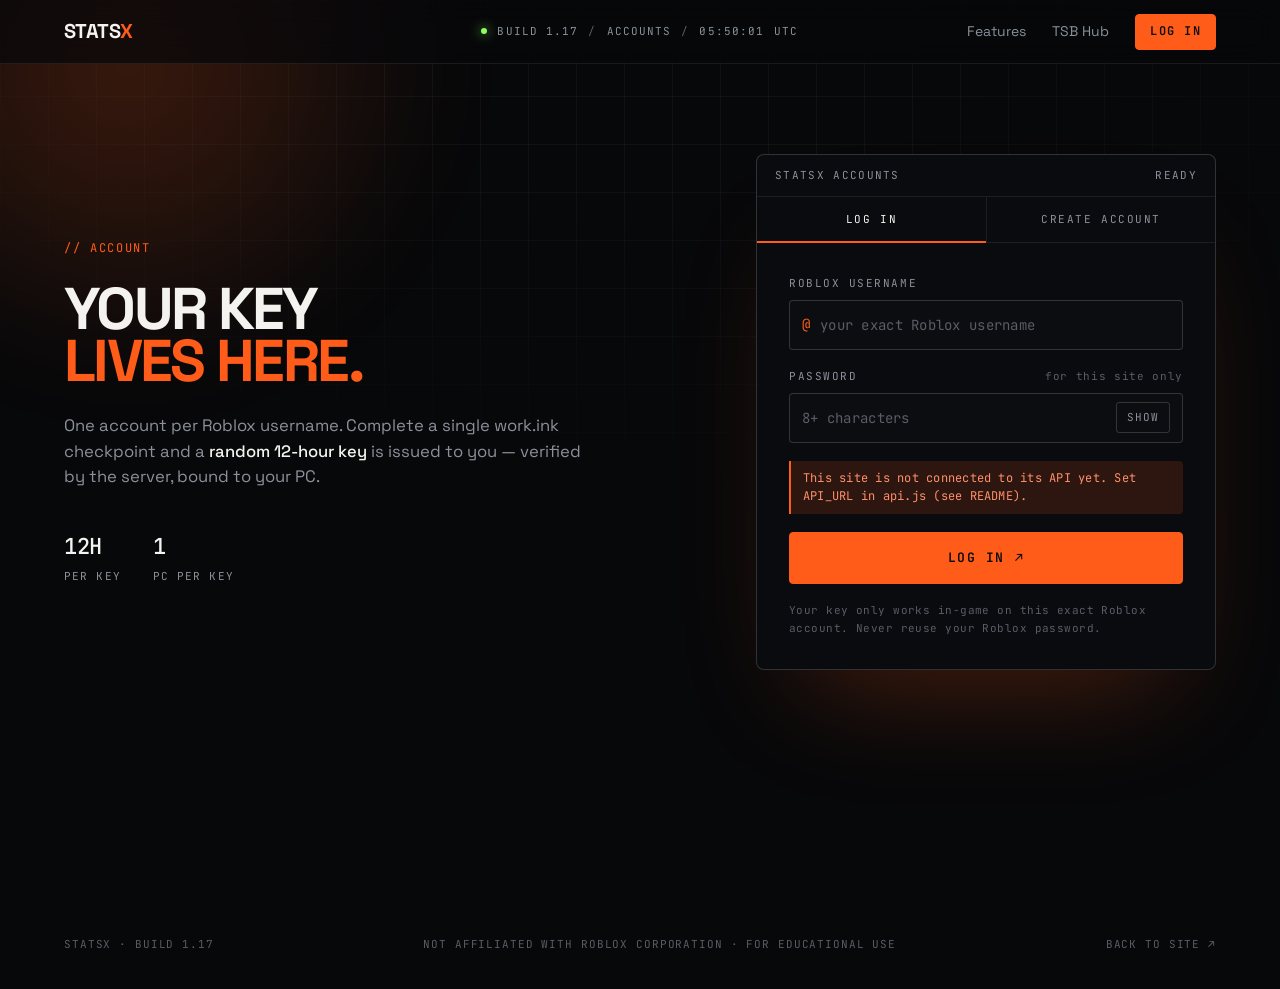
==== account.html @ f47304ae "Add files via upload" ====
<!doctype html>
<html lang="en">
<head>
<meta charset="utf-8">
<meta name="viewport" content="width=device-width, initial-scale=1">
<title>StatsX &mdash; Account</title>
<meta name="description" content="Your StatsX account: claim your free 12-hour key, see how long it has left, and manage your device.">
<meta name="robots" content="noindex">
<meta name="theme-color" content="#07080a">
<link rel="icon" href="data:image/svg+xml,%3Csvg xmlns='http://www.w3.org/2000/svg' viewBox='0 0 32 32'%3E%3Crect width='32' height='32' rx='6' fill='%23ff5c1a'/%3E%3Cpath d='M9 9l14 14M23 9L9 23' stroke='%23000' stroke-width='4' stroke-linecap='round'/%3E%3C/svg%3E">
<link rel="preconnect" href="https://fonts.googleapis.com">
<link rel="preconnect" href="https://fonts.gstatic.com" crossorigin>
<link href="https://fonts.googleapis.com/css2?family=Space+Grotesk:wght@400;500;600;700&family=JetBrains+Mono:wght@400;500;600&display=swap" rel="stylesheet">
<link rel="stylesheet" href="styles.css">
</head>
<body class="page-account">

<div class="grid-bg" aria-hidden="true"></div>
<div class="glow" aria-hidden="true"></div>
<div class="grain" aria-hidden="true"></div>

<header class="top">
	<a class="mark" href="index.html" aria-label="StatsX home">STATS<span>X</span></a>
	<div class="top-mid mono">
		<span class="dot" aria-hidden="true"></span>
		<span>BUILD 1.17</span><span class="sep">/</span>
		<span>ACCOUNTS</span><span class="sep">/</span>
		<span id="utcClock">--:--:--</span><span>UTC</span>
	</div>
	<nav class="top-nav">
		<a href="index.html#features">Features</a>
		<a href="index.html#tsb">TSB Hub</a>
		<a href="account.html" class="btn btn-solid" id="navAuth">Account</a>
	</nav>
</header>

<main id="top">
<section class="acct">

	<!-- ============================== AUTH ============================== -->
	<div id="viewAuth" class="auth" hidden>
		<div class="auth-copy">
			<p class="kicker mono">// ACCOUNT</p>
			<h1 class="display sm">
				<span class="line"><span>Your key</span></span>
				<span class="line accent"><span>lives here.</span></span>
			</h1>
			<p class="lede">One account per Roblox username. Complete a single work.ink checkpoint and a <b>random 12-hour key</b> is issued to you &mdash; verified by the server, bound to your PC.</p>
			<div class="note mono" id="pendingNote" hidden><i></i>Checkpoint received. Log in or create your account to collect the key.</div>
			<ul class="hero-facts mono">
				<li><b>12h</b>per key</li>
				<li><b>1</b>PC per key</li>
				<li id="factAccounts" hidden><b id="factAccountsN">0</b>accounts</li>
			</ul>
		</div>

		<div class="term auth-card">
			<div class="term-bar mono"><span>STATSX ACCOUNTS</span><span id="authStatus">READY</span></div>
			<div class="tabs mono" role="tablist">
				<button class="tab on" type="button" data-tab="login" role="tab">Log in</button>
				<button class="tab" type="button" data-tab="register" role="tab">Create account</button>
			</div>
			<form id="authForm" class="form" novalidate>
				<label class="fld">
					<span class="mono">ROBLOX USERNAME</span>
					<div class="inp"><i class="mono">@</i><input id="fUser" name="username" autocomplete="username" autocapitalize="off" spellcheck="false" maxlength="20" placeholder="your exact Roblox username"></div>
				</label>
				<label class="fld">
					<span class="mono">PASSWORD <em id="pwHint">for this site only</em></span>
					<div class="inp"><input id="fPass" name="password" type="password" autocomplete="current-password" maxlength="72" placeholder="8+ characters"><button type="button" id="pwToggle" class="mini mono">show</button></div>
				</label>
				<p class="err mono" id="authErr" hidden></p>
				<button class="btn btn-solid btn-lg wide" id="authSubmit" type="submit">Log in <span aria-hidden="true">&#8599;</span></button>
				<p class="tiny mono" id="authFoot">Your key only works in-game on this exact Roblox account. Never reuse your Roblox password.</p>
			</form>
		</div>
	</div>

	<!-- ============================== DASHBOARD ========================= -->
	<div id="viewDash" class="dash" hidden>

		<div class="profile">
			<div class="avatar" id="avatar"><span id="avatarText" class="mono">?</span><img id="avatarImg" alt="" hidden></div>
			<div class="who">
				<div class="who-top"><h1 id="dispName">&nbsp;</h1><span class="badge mono" id="planBadge">FREE KEY</span></div>
				<p class="mono handle" id="handle">@</p>
				<p class="mono tiny" id="rbxLine"></p>
			</div>
			<div class="who-actions">
				<button class="btn btn-ghost" id="btnPw" type="button">Password</button>
				<button class="btn btn-ghost" id="btnOut" type="button">Sign out</button>
			</div>
		</div>

		<div class="pwpanel" id="pwPanel" hidden>
			<form id="pwForm" class="form row-form" novalidate>
				<label class="fld"><span class="mono">CURRENT PASSWORD</span><div class="inp"><input id="pwCur" type="password" autocomplete="current-password" maxlength="72"></div></label>
				<label class="fld"><span class="mono">NEW PASSWORD</span><div class="inp"><input id="pwNew" type="password" autocomplete="new-password" maxlength="72" placeholder="8+ characters"></div></label>
				<button class="btn btn-solid" type="submit" id="pwSubmit">Change</button>
				<p class="err mono" id="pwErr" hidden></p>
			</form>
		</div>

		<div class="dash-grid">

			<div class="term key-card" id="keyCard" data-stage="none">
				<div class="term-bar mono">
					<span>STATSX KEY &middot; <b id="keyHours">12</b>H</span>
					<span id="keyBarRight">NO ACTIVE KEY</span>
				</div>
				<div class="term-body">

					<div class="stage stage-none">
						<div class="lock-mark mono">[ NO ACTIVE KEY ]</div>
						<h3>One checkpoint. Twelve hours.</h3>
						<p class="stage-p">Complete the work.ink steps and you land straight back here with a fresh key issued to <b id="noneUser">@you</b>.</p>
						<a id="btnGet" class="btn btn-solid btn-lg" href="https://work.ink/2EPc/statsx-key-12hr" rel="noopener">Get free key <span aria-hidden="true">&#8599;</span></a>
						<p class="tiny mono">Random &middot; issued to your account &middot; bound to one PC on first unlock</p>
					</div>

					<div class="stage stage-claim" hidden>
						<div class="lock-mark mono">[ VERIFYING CHECKPOINT ]</div>
						<div class="scramble mono" id="scramble">STATSX-****-****-****</div>
						<ul class="log mono" id="claimLog"></ul>
					</div>

					<div class="stage stage-key" hidden>
						<div class="lock-mark mono ok">[ ACTIVE ]</div>
						<div class="key-label mono">Your key &middot; expires in <b id="keyLeft">--:--:--</b></div>
						<div class="key-line">
							<code id="keyValue" class="mono">STATSX-....-....-....</code>
							<button id="btnCopy" class="btn btn-solid" type="button">Copy key</button>
						</div>
						<div class="progress" aria-hidden="true"><i id="keyBar"></i></div>
						<div class="kv mono">
							<div><span>Device</span><b id="kvDevice">not bound yet</b></div>
							<div><span>Unlocks</span><b id="kvUses">0</b></div>
							<div><span>Issued</span><b id="kvIssued">--</b></div>
							<div><span>Expires</span><b id="kvExpires">--</b></div>
						</div>
						<ol class="use">
							<li><div>Run the loader in your executor:
								<div class="code"><code id="loaderCode" class="mono">loadstring(game:HttpGet("..."))()</code><button id="btnCopyLoader" class="mini mono" type="button">copy</button></div>
							</div></li>
							<li><div>In the StatsX login card, keep <b id="useUser">@you</b> as the username, paste the key, hit Unlock.</div></li>
						</ol>
						<div class="key-actions">
							<button id="btnReset" class="mini mono" type="button">Reset device</button>
							<span class="tiny mono" id="resetNote"></span>
						</div>
					</div>

					<p class="err mono" id="keyErr" hidden></p>
					<div class="retry" id="retryWrap" hidden><button class="mini mono" id="btnRetry" type="button">try again</button></div>
				</div>
				<div class="term-foot mono" id="keyFoot">A new key can be claimed the moment the current one expires.</div>
			</div>

			<aside class="side">
				<div class="stats">
					<div><span class="mono">MEMBER SINCE</span><b id="stSince">--</b></div>
					<div><span class="mono">KEYS CLAIMED</span><b id="stClaims">0</b></div>
					<div><span class="mono">LOGINS</span><b id="stLogins">0</b></div>
					<div><span class="mono">LAST LOGIN</span><b id="stLast">--</b></div>
				</div>
				<div class="activity">
					<div class="act-head mono"><span>ACTIVITY</span><span id="actCount"></span></div>
					<ul id="actList"><li class="empty mono">nothing yet</li></ul>
				</div>
			</aside>

		</div>
	</div>

	<!-- ============================== LOADING / ERROR =================== -->
	<div id="viewLoading" class="loading mono"><span class="dot" aria-hidden="true"></span> loading account</div>

</section>
</main>

<footer>
	<span>STATSX &middot; BUILD 1.17</span>
	<span>Not affiliated with Roblox Corporation &middot; for educational use</span>
	<a href="index.html">Back to site &#8599;</a>
</footer>

<script src="api.js"></script>
<script src="account.js"></script>
</body>
</html>
---- styles.css ----
/* ==========================================================================
   StatsX -- technical editorial. One accent, sharp corners, mono labels.
   ========================================================================== */
:root{
	--bg:#07080a;
	--bg2:#0b0d10;
	--bg3:#111418;
	--line:rgba(255,255,255,.08);
	--line2:rgba(255,255,255,.16);
	--text:#f4f3ef;
	--dim:#8b909a;
	--dim2:#585d66;
	--acc:#ff5c1a;
	--acc-hi:#ff7a45;
	--acc-soft:rgba(255,92,26,.14);
	--ok:#8cff5e;
	--mono:"JetBrains Mono",ui-monospace,SFMono-Regular,Menlo,Consolas,"Liberation Mono",monospace;
	--sans:"Space Grotesk",system-ui,-apple-system,"Segoe UI",Roboto,Arial,sans-serif;
	--r:4px;
	--pad:clamp(20px,5vw,72px);
	--ease:cubic-bezier(.16,1,.3,1);
}
*{box-sizing:border-box;margin:0;padding:0}
html{scroll-behavior:smooth;-webkit-text-size-adjust:100%}
body{background:var(--bg);color:var(--text);font-family:var(--sans);font-size:16px;line-height:1.55;overflow-x:hidden;-webkit-font-smoothing:antialiased}
a{color:inherit;text-decoration:none}
button{font:inherit;color:inherit;background:none;border:0;cursor:pointer}
ul,ol{list-style:none}
::selection{background:var(--acc);color:#000}
.mono{font-family:var(--mono);font-feature-settings:"zero" 1}
.ok{color:var(--ok)}
section{scroll-margin-top:72px}

/* --- backdrop ---------------------------------------------------------- */
.grid-bg{position:fixed;inset:0;z-index:-3;opacity:.55;
	background-image:linear-gradient(var(--line) 1px,transparent 1px),linear-gradient(90deg,var(--line) 1px,transparent 1px);
	background-size:48px 48px;
	-webkit-mask-image:radial-gradient(ellipse 70% 60% at 50% 0%,#000 30%,transparent 100%);
	mask-image:radial-gradient(ellipse 70% 60% at 50% 0%,#000 30%,transparent 100%)}
.glow{position:fixed;z-index:-2;width:60vw;height:60vw;left:-20vw;top:-25vw;pointer-events:none;
	background:radial-gradient(circle,rgba(255,92,26,.22),transparent 60%);filter:blur(40px);
	animation:drift 22s ease-in-out infinite alternate}
@keyframes drift{to{transform:translate(18vw,10vw) scale(1.1)}}
.grain{position:fixed;inset:0;z-index:-1;pointer-events:none;opacity:.07;mix-blend-mode:overlay;background-size:180px 180px;
	background-image:url("data:image/svg+xml;utf8,<svg xmlns='http://www.w3.org/2000/svg' width='180' height='180'><filter id='n'><feTurbulence type='fractalNoise' baseFrequency='.9' numOctaves='2' stitchTiles='stitch'/><feColorMatrix values='0 0 0 0 0 0 0 0 0 0 0 0 0 0 0 0 0 0 .6 0'/></filter><rect width='100%25' height='100%25' filter='url(%23n)'/></svg>")}

/* --- top bar ------------------------------------------------------------ */
.top{position:sticky;top:0;z-index:50;display:grid;grid-template-columns:1fr auto 1fr;align-items:center;height:64px;padding:0 var(--pad);
	border-bottom:1px solid var(--line);background:rgba(7,8,10,.72);backdrop-filter:blur(14px);-webkit-backdrop-filter:blur(14px)}
.mark{font-weight:700;letter-spacing:-.03em;font-size:20px}
.mark span{color:var(--acc)}
.top-mid{font-size:11px;color:var(--dim);letter-spacing:.1em;display:flex;align-items:center;gap:10px;justify-content:center;white-space:nowrap}
.top-mid .sep{color:var(--dim2)}
.dot{width:6px;height:6px;border-radius:50%;background:var(--ok);box-shadow:0 0 12px var(--ok);animation:pulse 2s ease-in-out infinite}
@keyframes pulse{50%{opacity:.35}}
.top-nav{display:flex;gap:26px;justify-content:flex-end;align-items:center;font-size:14px;color:var(--dim)}
.top-nav a:hover{color:var(--text)}
.top-nav .btn{height:36px;padding:0 14px}

/* --- buttons ------------------------------------------------------------ */
.btn{display:inline-flex;align-items:center;gap:10px;font-family:var(--mono);font-size:12px;letter-spacing:.12em;text-transform:uppercase;
	padding:0 18px;height:42px;border-radius:var(--r);border:1px solid var(--line2);color:var(--text);white-space:nowrap;
	transition:background .2s,border-color .2s,color .2s,transform .2s}
.btn-solid{background:var(--acc);border-color:var(--acc);color:#0a0a0a;font-weight:600}
.btn-solid:hover{background:var(--acc-hi);border-color:var(--acc-hi);color:#0a0a0a;transform:translateY(-1px)}
.btn-ghost:hover{border-color:var(--text)}
.btn-lg{height:52px;padding:0 24px;font-size:13px}
.btn.did{background:var(--ok);border-color:var(--ok)}

/* --- hero --------------------------------------------------------------- */
.hero{min-height:calc(100vh - 64px);display:grid;grid-template-columns:minmax(0,1.2fr) minmax(0,.8fr);gap:48px;align-items:center;
	padding:clamp(48px,7vw,96px) var(--pad) 72px;position:relative}
.kicker{font-size:12px;letter-spacing:.14em;color:var(--acc);margin-bottom:26px}
.display{font-weight:700;font-size:clamp(44px,7.8vw,128px);line-height:.88;letter-spacing:-.045em;text-transform:uppercase}
.display .line{display:block;overflow:hidden;padding-bottom:.06em;margin-bottom:-.06em}
.display .line>span{display:block}
.display .accent>span{color:var(--acc)}
.js .display .line>span{transform:translateY(112%)}
.js.ready .display .line>span{transform:none;transition:transform 1.1s var(--ease)}
.js.ready .display .line:nth-child(2)>span{transition-delay:.08s}
.js.ready .display .line:nth-child(3)>span{transition-delay:.16s}
.lede{max-width:520px;color:var(--dim);font-size:clamp(16px,1.3vw,19px);margin:30px 0 34px}
.lede b{color:var(--text);font-weight:500}
.hero-cta{display:flex;gap:12px;flex-wrap:wrap}
.hero-facts{display:flex;gap:32px;margin-top:48px;font-size:11px;color:var(--dim);letter-spacing:.1em;text-transform:uppercase;flex-wrap:wrap}
.hero-facts b{color:var(--text);font-size:22px;display:block;letter-spacing:-.02em;margin-bottom:4px;font-weight:500}
.js .hero-copy>*{opacity:0;transform:translateY(14px)}
.js.ready .hero-copy>*{opacity:1;transform:none;transition:opacity .9s var(--ease),transform .9s var(--ease)}
.js.ready .hero-copy>.kicker{transition-delay:.05s}
.js.ready .hero-copy>.lede{transition-delay:.35s}
.js.ready .hero-copy>.hero-cta{transition-delay:.45s}
.js.ready .hero-copy>.hero-facts{transition-delay:.55s}
.js.ready .hero-copy>.display{opacity:1;transform:none;transition:none}

/* panel mock */
.hero-panel{perspective:1400px;position:relative;animation:float 7s ease-in-out infinite}
@keyframes float{50%{transform:translateY(-10px)}}
.js .hero-panel{opacity:0}
.js.ready .hero-panel{opacity:1;transition:opacity 1s var(--ease) .3s}
.fig{position:absolute;left:0;top:-28px;font-size:11px;letter-spacing:.14em;color:var(--dim2)}
.brackets::before,.brackets::after{content:"";position:absolute;width:18px;height:18px;border:1px solid var(--acc);pointer-events:none;z-index:2}
.brackets::before{left:-9px;top:-9px;border-right:0;border-bottom:0}
.brackets::after{right:-9px;bottom:-9px;border-left:0;border-top:0}
.panel{background:#0e1014;border:1px solid var(--line2);border-radius:6px;overflow:hidden;position:relative;transform-style:preserve-3d;
	box-shadow:0 40px 90px -30px rgba(0,0,0,.9),0 0 0 1px rgba(255,255,255,.02) inset;transition:transform .35s ease}
.p-head{display:flex;align-items:center;justify-content:space-between;padding:12px 14px;border-bottom:1px solid var(--line);font-size:13px}
.p-title{display:flex;gap:10px;align-items:center;font-weight:700}
.p-title i{width:10px;height:10px;background:var(--acc);border-radius:2px;display:inline-block}
.p-ver{color:var(--dim2);font-size:11px}
.p-body{display:grid;grid-template-columns:130px 1fr;min-height:340px}
.p-side{border-right:1px solid var(--line);padding:10px;display:flex;flex-direction:column;gap:4px}
.p-tab{padding:8px 10px;border-radius:var(--r);font-size:13px;color:var(--dim);display:flex;justify-content:space-between;align-items:center}
.p-tab.on{background:var(--acc-soft);color:var(--text);box-shadow:inset 2px 0 0 var(--acc)}
.p-tab small{font-size:10px;color:var(--dim2)}
.p-main{padding:12px}
.p-search{border:1px solid var(--line);border-radius:var(--r);padding:8px 10px;font-size:11px;color:var(--dim2);margin-bottom:10px;letter-spacing:.04em}
.p-row{display:flex;align-items:center;justify-content:space-between;gap:10px;padding:10px;border:1px solid var(--line);border-radius:var(--r);margin-bottom:6px;font-size:13px;background:rgba(255,255,255,.015)}
.p-row .k{font-size:10px;color:var(--dim2);border:1px solid var(--line);border-radius:3px;padding:2px 6px;margin-left:6px;letter-spacing:.04em}
.p-row .val{font-size:11px;color:var(--dim)}
.sw{width:34px;height:18px;border-radius:9px;background:#22262d;position:relative;flex:none;transition:background .25s}
.sw::after{content:"";position:absolute;top:3px;left:3px;width:12px;height:12px;border-radius:50%;background:#6a707b;transition:left .25s,background .25s}
.sw.on{background:var(--acc)}
.sw.on::after{left:19px;background:#fff}
.sl{flex:1;height:2px;background:#22262d;margin:0 6px;position:relative}
.sl i{position:absolute;left:0;top:0;height:100%;width:62%;background:var(--acc)}
.sl b{position:absolute;left:62%;top:50%;width:10px;height:10px;transform:translate(-50%,-50%);border-radius:50%;background:#fff}
.p-foot{border-top:1px solid var(--line);padding:8px 14px;font-size:10px;color:var(--dim2);display:flex;justify-content:space-between;letter-spacing:.04em}

/* --- ticker ------------------------------------------------------------- */
.ticker{border-top:1px solid var(--line);border-bottom:1px solid var(--line);overflow:hidden;background:var(--bg2)}
.ticker-track{display:flex;width:max-content;animation:tick 46s linear infinite}
.ticker:hover .ticker-track{animation-play-state:paused}
.ticker span{font-family:var(--mono);font-size:12px;letter-spacing:.16em;text-transform:uppercase;color:var(--dim);padding:14px 0 14px 28px;white-space:nowrap;display:flex;align-items:center;gap:28px}
.ticker span::after{content:"";width:5px;height:5px;background:var(--acc);transform:rotate(45deg);flex:none}
@keyframes tick{to{transform:translateX(-50%)}}

/* --- sections ----------------------------------------------------------- */
.sec{padding:clamp(72px,9vw,140px) var(--pad);position:relative;border-bottom:1px solid var(--line)}
.sec-head{display:grid;grid-template-columns:auto 1fr;gap:28px;align-items:end;margin-bottom:56px;max-width:1100px;position:relative;z-index:1}
.num{font-size:12px;color:var(--acc);letter-spacing:.14em;padding-bottom:12px;white-space:nowrap}
.sec-head h2{font-size:clamp(36px,5vw,72px);letter-spacing:-.04em;line-height:.95;font-weight:700;text-transform:uppercase}
.sec-head p{grid-column:2;color:var(--dim);max-width:560px;font-size:17px;margin-top:8px}
.ghost-num{position:absolute;right:var(--pad);top:24px;font-size:clamp(120px,22vw,320px);line-height:1;color:transparent;
	-webkit-text-stroke:1px rgba(255,255,255,.07);pointer-events:none;user-select:none;z-index:0}

/* spec sheet */
.spec{border-top:1px solid var(--line2);position:relative;z-index:1}
.row{display:grid;grid-template-columns:64px 260px 1fr 110px;gap:24px;align-items:center;padding:22px 14px;border-bottom:1px solid var(--line);position:relative;transition:background .25s}
.row::before{content:"";position:absolute;left:0;top:0;bottom:0;width:2px;background:var(--acc);transform:scaleY(0);transition:transform .3s var(--ease)}
.row:hover{background:rgba(255,255,255,.02)}
.row:hover::before{transform:scaleY(1)}
.row .idx{font-size:12px;color:var(--dim2);transition:color .2s}
.row:hover .idx{color:var(--acc)}
.row h3{font-size:22px;letter-spacing:-.02em;font-weight:600}
.row p{color:var(--dim);font-size:15px;max-width:640px}
.tag{font-family:var(--mono);font-size:10px;letter-spacing:.14em;text-transform:uppercase;color:var(--dim);border:1px solid var(--line2);border-radius:3px;padding:6px 8px;text-align:center;justify-self:end}
.tag.combat{color:var(--acc);border-color:rgba(255,92,26,.45)}

/* TSB */
.sec-tsb{display:grid;grid-template-columns:minmax(0,1fr) minmax(0,1fr);gap:64px}
.tsb-left{position:sticky;top:96px;align-self:start;z-index:1}
.tsb-left h2{font-size:clamp(34px,4.3vw,66px);letter-spacing:-.045em;line-height:.92;text-transform:uppercase;margin:14px 0 22px;overflow-wrap:break-word}
.tsb-left p{color:var(--dim);max-width:460px;font-size:17px}
.keys{display:flex;gap:22px;flex-wrap:wrap;margin-top:36px}
.keycap{display:flex;flex-direction:column;align-items:center;gap:8px;font-size:11px;color:var(--dim);letter-spacing:.1em;text-transform:uppercase}
.keycap kbd{font-family:var(--mono);font-size:14px;min-width:46px;height:46px;display:inline-flex;align-items:center;justify-content:center;padding:0 12px;
	border:1px solid var(--line2);border-bottom:3px solid var(--line2);border-radius:6px;background:var(--bg3);color:var(--text)}
.tsb-right{position:relative;z-index:1}
.macro{border:1px solid var(--line2);border-radius:6px;padding:22px;background:var(--bg2);margin-bottom:12px}
.macro-title{display:flex;justify-content:space-between;gap:12px;font-size:11px;letter-spacing:.14em;text-transform:uppercase;color:var(--dim2);margin-bottom:18px;flex-wrap:wrap}
.tl{display:grid;grid-template-columns:repeat(4,1fr);gap:8px;position:relative}
.tl::before{content:"";position:absolute;left:0;right:0;top:19px;height:1px;background:var(--line2)}
.step{position:relative;padding-top:38px}
.step i{position:absolute;left:0;top:14px;width:10px;height:10px;border:1px solid var(--acc);background:var(--bg);transform:rotate(45deg);transition:background .25s,box-shadow .25s}
.step.hot i{background:var(--acc);box-shadow:0 0 14px var(--acc)}
.step b{display:block;font-size:14px;font-weight:600}
.step small{display:block;color:var(--dim2);font-size:11px;margin-top:4px}
.tsb-list{border-top:1px solid var(--line2)}
.tsb-list li{display:grid;grid-template-columns:minmax(0,1fr) minmax(0,2fr);gap:20px;padding:20px 0;border-bottom:1px solid var(--line)}
.tsb-list h3{font-size:18px;font-weight:600;letter-spacing:-.01em}
.tsb-list p{color:var(--dim);font-size:15px}

/* key terminal */
.sec-key{background:linear-gradient(180deg,transparent,rgba(255,92,26,.045))}
.sec-key .sec-head{margin-left:auto;margin-right:auto;max-width:860px}
.term{max-width:860px;margin:0 auto;border:1px solid var(--line2);border-radius:8px;background:#0a0b0e;position:relative;z-index:1;
	box-shadow:0 60px 120px -50px rgba(255,92,26,.28)}
.term-bar{display:flex;justify-content:space-between;gap:16px;padding:12px 18px;border-bottom:1px solid var(--line);font-size:11px;letter-spacing:.12em;text-transform:uppercase;color:var(--dim);flex-wrap:wrap}
.term-bar b{color:var(--text);font-weight:500}
.term-body{padding:clamp(28px,5vw,56px);min-height:320px}
.stage[hidden]{display:none}
.lock-mark{font-size:11px;letter-spacing:.2em;color:var(--acc);margin-bottom:18px}
.stage h3{font-size:clamp(26px,3.4vw,42px);letter-spacing:-.03em;line-height:1.05;max-width:600px;font-weight:600}
.stage-locked p{color:var(--dim);margin:16px 0 30px;max-width:540px}
.stage-locked .tiny{font-size:11px;letter-spacing:.1em;text-transform:uppercase;color:var(--dim2);margin:16px 0 0}
.scramble{font-size:clamp(24px,4.4vw,52px);letter-spacing:.04em;font-weight:500;margin-bottom:26px;color:var(--text);word-break:break-all}
.log{font-size:12px;color:var(--dim);display:grid;gap:8px}
.log li{opacity:0;transform:translateX(-6px);animation:logIn .35s var(--ease) forwards}
.log li::before{content:"> ";color:var(--acc)}
.log li.ok::after{content:"  ok";color:var(--ok)}
@keyframes logIn{to{opacity:1;transform:none}}
.key-label{font-size:11px;letter-spacing:.16em;text-transform:uppercase;color:var(--dim);margin-bottom:14px}
.key-label b{color:var(--text);font-weight:500}
.key-line{display:flex;align-items:center;gap:16px;flex-wrap:wrap;margin-bottom:18px}
#keyValue{font-size:clamp(22px,4vw,46px);letter-spacing:.04em;font-weight:600;color:var(--text);word-break:break-all}
.progress{height:2px;background:var(--line2);position:relative;margin-bottom:30px;overflow:hidden}
.progress i{position:absolute;left:0;top:0;height:100%;width:100%;background:var(--acc);transition:width 1s linear}
.use{counter-reset:u;display:grid;gap:14px;color:var(--dim);font-size:15px;min-width:0}
.use li{counter-increment:u;display:grid;grid-template-columns:28px minmax(0,1fr);gap:12px;align-items:start;min-width:0}
.use li::before{content:counter(u,decimal-leading-zero);font-family:var(--mono);font-size:11px;color:var(--acc);padding-top:4px}
.code{display:flex;align-items:center;gap:10px;margin-top:8px;border:1px solid var(--line);border-radius:var(--r);padding:10px 12px;background:var(--bg2);min-width:0;max-width:100%}
.code code{font-size:12px;color:var(--text);flex:1;min-width:0;white-space:pre-wrap;overflow-wrap:anywhere;line-height:1.5}
.mini{font-size:11px;letter-spacing:.1em;text-transform:uppercase;color:var(--dim);border:1px solid var(--line2);border-radius:3px;padding:6px 10px;flex:none;transition:color .2s,border-color .2s}
.mini:hover,.mini.did{color:var(--text);border-color:var(--text)}
.term-foot{padding:12px 18px;border-top:1px solid var(--line);font-size:11px;color:var(--dim2);letter-spacing:.06em}
.how{max-width:860px;margin:40px auto 0;display:grid;grid-template-columns:repeat(3,1fr);gap:1px;background:var(--line);border:1px solid var(--line);position:relative;z-index:1}
.how>div{background:var(--bg);padding:22px}
.how .mono{font-size:11px;color:var(--acc);letter-spacing:.14em;margin-bottom:10px}
.how h4{font-size:16px;font-weight:600;margin-bottom:6px}
.how p{color:var(--dim);font-size:14px}

/* --- footer --------------------------------------------------------------- */
footer{padding:36px var(--pad);display:flex;justify-content:space-between;gap:20px;flex-wrap:wrap;font-size:11px;color:var(--dim2);font-family:var(--mono);letter-spacing:.08em;text-transform:uppercase}
footer a:hover{color:var(--text)}

/* --- reveal (progressive: only hidden once JS is confirmed running) ----- */
.js .rv{opacity:0;transform:translateY(18px);transition:opacity .8s var(--ease),transform .8s var(--ease)}
.js .rv.in{opacity:1;transform:none}

/* --- responsive ---------------------------------------------------------- */
@media(max-width:1040px){
	.hero{grid-template-columns:1fr;gap:64px;min-height:0}
	.hero-panel{max-width:560px}
	.sec-tsb{grid-template-columns:1fr;gap:48px}
	.tsb-left{position:static}
	.row{grid-template-columns:48px 200px 1fr 100px;gap:16px}
}
@media(max-width:820px){
	.top{grid-template-columns:1fr auto}
	.top-mid{display:none}
	.top-nav{gap:16px;font-size:13px}
	.row{grid-template-columns:40px 1fr;gap:6px 16px;padding:18px 10px}
	.row .idx{grid-row:span 3;padding-top:4px}
	.row h3{font-size:19px}
	.tag{justify-self:start;margin-top:6px}
	.tsb-list li{grid-template-columns:1fr;gap:6px}
	.tl{grid-template-columns:1fr 1fr;gap:18px 8px}
	.tl::before{display:none}
	.how{grid-template-columns:1fr}
	.ghost-num{display:none}
	.hero-facts{gap:22px}
}
@media(max-width:520px){
	.top-nav a:not(.btn){display:none}
	.sec-head{grid-template-columns:1fr;gap:14px;margin-bottom:40px}
	.sec-head p{grid-column:1}
	.p-body{grid-template-columns:1fr}
	.p-side{flex-direction:row;flex-wrap:wrap;border-right:0;border-bottom:1px solid var(--line)}
	.p-tab small{display:none}
	.key-line{flex-direction:column;align-items:flex-start}
}
@media(prefers-reduced-motion:reduce){
	html{scroll-behavior:auto}
	*,*::before,*::after{animation:none!important;transition:none!important}
	.js .display .line>span,.js .hero-copy>*,.js .hero-panel,.js .rv{opacity:1;transform:none}
}

/* ==========================================================================
   Accounts / key dashboard / owner panel (v3)
   ========================================================================== */
.display.sm{font-size:clamp(34px,4.6vw,66px)}
.page-account main,.page-admin main{min-height:calc(100vh - 64px)}
.acct,.admin{padding:clamp(48px,7vw,104px) var(--pad) clamp(72px,9vw,120px);position:relative}

/* inputs */
.form{display:grid;gap:18px}
.fld{display:grid;gap:8px}
.fld>span{font-size:11px;letter-spacing:.14em;text-transform:uppercase;color:var(--dim);display:flex;justify-content:space-between;gap:12px}
.fld>span em{font-style:normal;color:var(--dim2);letter-spacing:.06em;text-transform:none}
.inp{display:flex;align-items:center;gap:10px;border:1px solid var(--line2);border-radius:var(--r);background:var(--bg2);padding:0 12px;height:50px;transition:border-color .2s,box-shadow .2s}
.inp:focus-within{border-color:var(--acc);box-shadow:0 0 0 3px var(--acc-soft)}
.inp>i{font-style:normal;color:var(--acc);font-size:14px}
.inp input{flex:1;min-width:0;height:100%;background:none;border:0;outline:0;color:var(--text);font-family:var(--mono);font-size:14px;letter-spacing:.02em}
.inp input::placeholder{color:var(--dim2)}
.inp input:-webkit-autofill{-webkit-text-fill-color:var(--text);-webkit-box-shadow:0 0 0 1000px var(--bg2) inset}
.err{font-size:12px;color:#ff8f6b;border-left:2px solid var(--acc);padding:8px 12px;background:var(--acc-soft);border-radius:0 var(--r) var(--r) 0;letter-spacing:.02em}
.err[hidden]{display:none}
.btn.wide{width:100%;justify-content:center}
.btn:disabled,.mini:disabled{opacity:.55;cursor:default;transform:none}
.btn.busy{animation:pulse 1.2s ease-in-out infinite}
@keyframes pulse{0%,100%{opacity:1}50%{opacity:.6}}
.mini.danger:hover{color:#ff8f6b;border-color:#ff8f6b}

/* auth layout */
.auth{display:grid;grid-template-columns:minmax(0,1fr) minmax(360px,460px);gap:clamp(40px,6vw,96px);align-items:center;max-width:1200px;margin:0 auto}
.auth[hidden],.dash[hidden],#viewLoading[hidden]{display:none}
.auth-copy .lede{margin:26px 0 0}
.auth-copy .hero-facts{margin-top:40px}
.note{margin-top:28px;display:flex;align-items:center;gap:12px;font-size:12px;color:var(--text);border:1px solid var(--acc);border-radius:var(--r);padding:12px 14px;background:var(--acc-soft);letter-spacing:.02em}
.note[hidden]{display:none}
.note i{width:8px;height:8px;border-radius:50%;background:var(--acc);flex:none;box-shadow:0 0 0 4px var(--acc-soft);animation:pulse 1.4s infinite}
.term.auth-card{max-width:none;margin:0}
.auth-card .form{padding:clamp(22px,3vw,32px)}
.auth-card .tiny{font-size:11px;color:var(--dim2);letter-spacing:.04em;line-height:1.6}
.tabs{display:grid;grid-template-columns:1fr 1fr;border-bottom:1px solid var(--line)}
.tab{padding:14px 12px;font-size:11px;letter-spacing:.14em;text-transform:uppercase;color:var(--dim);position:relative;transition:color .2s}
.tab.on{color:var(--text)}
.tab.on::after{content:"";position:absolute;left:0;right:0;bottom:-1px;height:2px;background:var(--acc)}
.tab+.tab{border-left:1px solid var(--line)}
.center{max-width:440px;margin:clamp(24px,8vh,96px) auto 0}

/* dashboard */
.dash{max-width:1200px;margin:0 auto}
.profile{display:grid;grid-template-columns:auto 1fr auto;gap:24px;align-items:center;padding-bottom:32px;border-bottom:1px solid var(--line);margin-bottom:32px}
.avatar{width:84px;height:84px;border-radius:8px;border:1px solid var(--line2);background:var(--bg3);display:grid;place-items:center;position:relative;overflow:hidden}
.avatar span{font-size:26px;color:var(--acc);letter-spacing:.02em}
.avatar img{position:absolute;inset:0;width:100%;height:100%;object-fit:cover}
.avatar img[hidden]{display:none}
.who-top{display:flex;align-items:center;gap:14px;flex-wrap:wrap}
.who h1{font-size:clamp(26px,3.2vw,40px);letter-spacing:-.03em;line-height:1;font-weight:600}
.handle{color:var(--dim);font-size:13px;margin-top:6px;letter-spacing:.02em}
.who .tiny{font-size:11px;color:var(--dim2);letter-spacing:.06em;margin-top:2px}
.badge{font-size:10px;letter-spacing:.16em;text-transform:uppercase;color:var(--acc);border:1px solid var(--acc);border-radius:3px;padding:4px 8px;line-height:1;white-space:nowrap}
.badge-hi{color:var(--ok);border-color:var(--ok)}
.badge-bad{color:#ff8f6b;border-color:#ff8f6b}
.who-actions{display:flex;gap:10px}
.pwpanel{border:1px solid var(--line);border-radius:8px;background:var(--bg2);padding:22px;margin:-8px 0 32px}
.pwpanel[hidden]{display:none}
.row-form{grid-template-columns:1fr 1fr auto;align-items:end}
.row-form .err{grid-column:1/-1}
.dash-grid{display:grid;grid-template-columns:minmax(0,1fr) 340px;gap:24px;align-items:start}

/* key card */
.term.key-card{max-width:none;margin:0}
.key-card .term-body{min-height:0;padding:clamp(24px,3.6vw,40px)}
.stage-none .stage-p{color:var(--dim);margin:14px 0 26px;max-width:520px}
.stage-none .tiny{font-size:11px;letter-spacing:.1em;text-transform:uppercase;color:var(--dim2);margin-top:16px}
.stage-claim .scramble{font-size:clamp(22px,3vw,40px)}
.key-card .scramble{margin-bottom:22px}
.key-card .use{margin-top:22px;font-size:14px}
.key-card .key-line code{font-size:clamp(18px,2.2vw,26px);letter-spacing:.06em;font-weight:500;color:var(--text);overflow-wrap:anywhere}
.kv{display:grid;grid-template-columns:repeat(4,1fr);gap:1px;background:var(--line);border:1px solid var(--line);margin:-10px 0 4px}
.kv>div{background:var(--bg);padding:12px 14px;display:grid;gap:4px}
.kv span{font-size:10px;letter-spacing:.14em;text-transform:uppercase;color:var(--dim2)}
.kv b{font-size:12px;font-weight:500;color:var(--text);overflow-wrap:anywhere}
.key-actions{display:flex;align-items:center;gap:12px;margin-top:22px;padding-top:18px;border-top:1px solid var(--line)}
.key-actions .tiny{font-size:11px;color:var(--dim2);letter-spacing:.08em}
.retry{margin-top:14px}
.retry[hidden],#keyErr[hidden]{display:none}
.key-card #keyErr{margin-top:18px}
.key-card.pop{animation:pop .9s var(--ease)}
@keyframes pop{0%{box-shadow:0 0 0 0 rgba(140,255,94,.0)}30%{box-shadow:0 0 0 4px rgba(140,255,94,.35)}100%{box-shadow:0 0 0 0 rgba(140,255,94,0)}}

/* side */
.side{display:grid;gap:24px}
.stats{display:grid;grid-template-columns:1fr 1fr;gap:1px;background:var(--line);border:1px solid var(--line);border-radius:8px;overflow:hidden}
.stats>div{background:var(--bg2);padding:18px;display:grid;gap:8px}
.stats span{font-size:10px;letter-spacing:.14em;color:var(--dim2)}
.stats b{font-size:20px;font-weight:500;letter-spacing:-.02em;overflow-wrap:anywhere}
.activity{border:1px solid var(--line);border-radius:8px;background:var(--bg2);overflow:hidden}
.act-head{display:flex;justify-content:space-between;padding:12px 16px;border-bottom:1px solid var(--line);font-size:11px;letter-spacing:.12em;text-transform:uppercase;color:var(--dim)}
.activity ul{max-height:420px;overflow:auto}
.activity li,.events li{display:grid;grid-template-columns:8px 1fr auto;gap:12px;align-items:center;padding:11px 16px;border-bottom:1px solid var(--line);font-size:13px}
.activity li:last-child,.events li:last-child{border-bottom:0}
.activity li i,.events li i{width:6px;height:6px;border-radius:50%;background:var(--dim2)}
.activity li i.good,.events li i.good{background:var(--ok)}
.activity li i.bad,.events li i.bad{background:var(--acc)}
.activity li time,.events li time{font-size:11px;color:var(--dim2);white-space:nowrap}
.activity li.empty,.events li.empty,.tbl .empty{grid-template-columns:1fr;color:var(--dim2);font-size:12px;text-align:center;padding:26px}
.loading{max-width:1200px;margin:0 auto;display:flex;align-items:center;gap:12px;font-size:12px;color:var(--dim);letter-spacing:.12em;text-transform:uppercase;padding:40px 0}
.loading .dot{width:8px;height:8px;border-radius:50%;background:var(--acc);animation:pulse 1.2s infinite}

/* toast */
.toast{position:fixed;left:50%;bottom:28px;transform:translate(-50%,16px);opacity:0;pointer-events:none;background:var(--bg3);border:1px solid var(--line2);color:var(--text);font-size:12px;letter-spacing:.04em;padding:12px 16px;border-radius:var(--r);z-index:100;max-width:min(92vw,520px);transition:opacity .3s,transform .3s var(--ease);box-shadow:0 20px 60px rgba(0,0,0,.6)}
.toast.on{opacity:1;transform:translate(-50%,0)}

/* owner panel */
.a-head{display:flex;justify-content:space-between;align-items:end;gap:24px;flex-wrap:wrap;margin-bottom:32px}
.a-head .kicker{margin-bottom:14px}
.a-tools{display:flex;gap:10px;align-items:center}
.inp.search{height:42px;width:260px}
.a-stats{display:grid;grid-template-columns:repeat(6,1fr);gap:1px;background:var(--line);border:1px solid var(--line);border-radius:8px;overflow:hidden;margin-bottom:24px}
.a-stats>div{background:var(--bg2);padding:18px;display:grid;gap:8px;min-width:0}
.a-stats span{font-size:10px;letter-spacing:.14em;color:var(--dim2)}
.a-stats b{font-size:24px;font-weight:500;letter-spacing:-.02em;overflow-wrap:anywhere}
.a-stats b.small{font-size:13px;color:var(--dim)}
.a-grid{display:grid;grid-template-columns:minmax(0,1fr) 380px;gap:24px;align-items:start}
.a-grid .term{max-width:none;margin:0}
.tbl-wrap{overflow:auto}
.tbl{width:100%;border-collapse:collapse;font-size:13px}
.tbl th{text-align:left;font-size:10px;letter-spacing:.14em;text-transform:uppercase;color:var(--dim2);font-weight:500;padding:12px 14px;border-bottom:1px solid var(--line);white-space:nowrap}
.tbl td{padding:12px 14px;border-bottom:1px solid var(--line);vertical-align:middle;white-space:nowrap}
.tbl tr:last-child td{border-bottom:0}
.tbl tr.banned td{opacity:.55}
.tbl .small{font-size:11px}
.tbl .dim{color:var(--dim2)}
.u{display:flex;align-items:center;gap:10px}
.u img,.u>i{width:32px;height:32px;border-radius:6px;border:1px solid var(--line2);background:var(--bg3);object-fit:cover;flex:none;display:grid;place-items:center;font-style:normal;font-size:11px;color:var(--acc)}
.u div{display:grid;line-height:1.3}
.u b{font-weight:500}
.u span{font-size:11px;color:var(--dim2)}
.acts{display:flex;gap:6px;flex-wrap:wrap;max-width:360px}
.acts .mini{padding:4px 8px;font-size:10px}
.events{max-height:720px;overflow:auto}
.events li span em{display:block;font-style:normal;font-size:11px;color:var(--dim2)}
.events li span b{font-weight:500}
#panel[hidden],#gate[hidden]{display:none}

@media(max-width:1040px){
  .auth{grid-template-columns:1fr;gap:48px;align-items:start}
  .term.auth-card{max-width:520px}
  .dash-grid,.a-grid{grid-template-columns:1fr}
  .a-stats{grid-template-columns:repeat(3,1fr)}
}
@media(max-width:820px){
  .profile{grid-template-columns:auto 1fr;gap:18px}
  .who-actions{grid-column:1/-1}
  .row-form{grid-template-columns:1fr}
  .kv{grid-template-columns:1fr 1fr}
  .a-stats{grid-template-columns:1fr 1fr}
  .inp.search{width:100%}
  .a-tools{width:100%}
  .a-tools .inp{flex:1}
}
@media(max-width:520px){
  .key-card .key-line{flex-direction:column;align-items:flex-start}
  .stats{grid-template-columns:1fr 1fr}
  .profile{grid-template-columns:1fr}
  .avatar{width:64px;height:64px}
  .top-nav .btn{display:inline-flex}
}
@media(prefers-reduced-motion:reduce){
  .note i,.loading .dot,.btn.busy,.key-card.pop{animation:none}
}

.hero-facts li[hidden]{display:none}
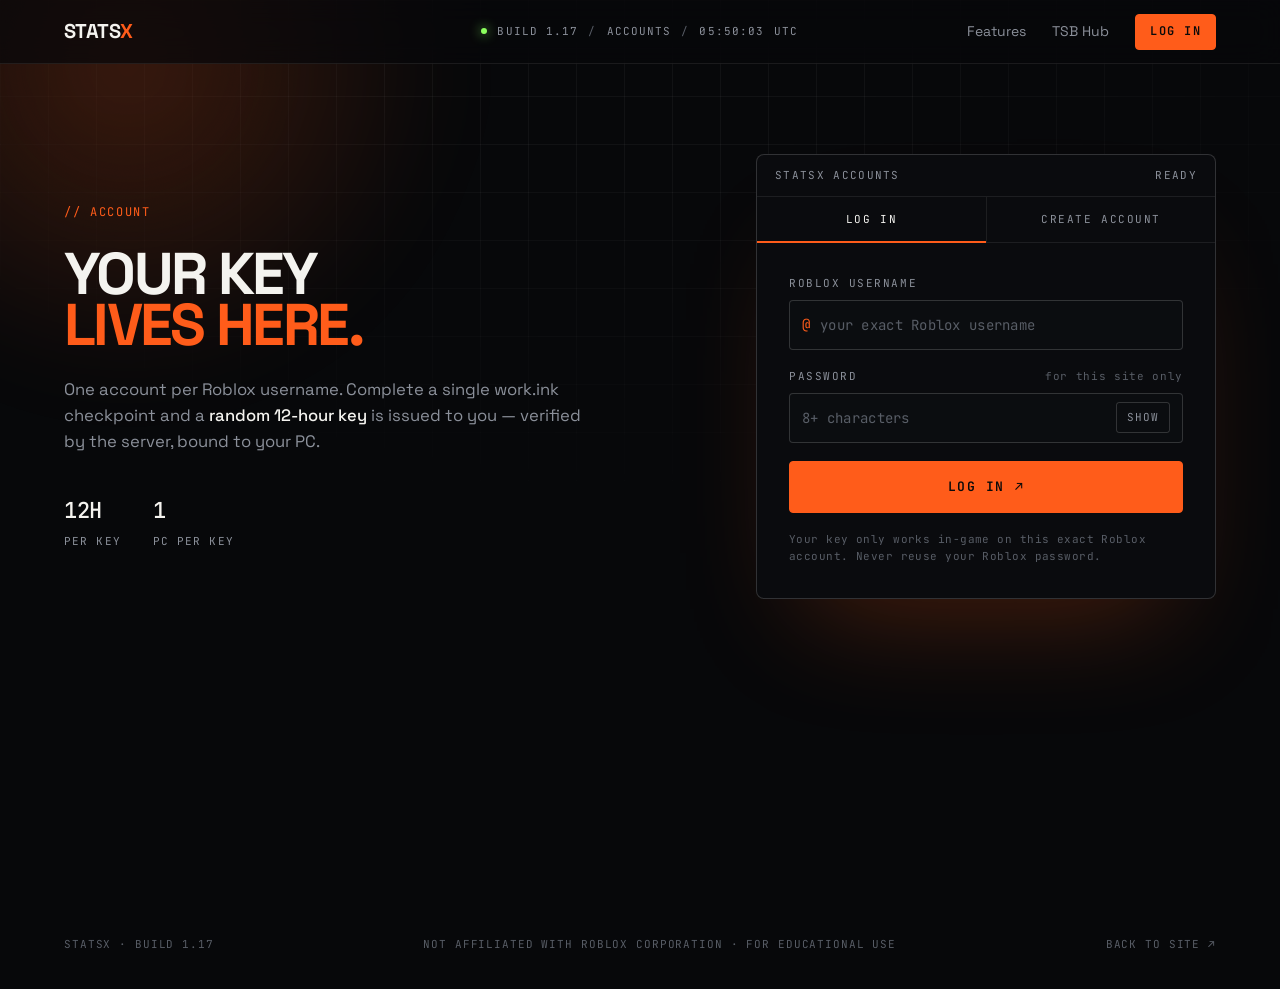
==== commit 56908b6e: "Add files via upload" ====
--- a/account.html
+++ b/account.html
@@ -116,6 +116,16 @@
 						<p class="stage-p">Complete the work.ink steps and you land straight back here with a fresh key issued to <b id="noneUser">@you</b>.</p>
 						<a id="btnGet" class="btn btn-solid btn-lg" href="https://work.ink/2EPc/statsx-key-12hr" rel="noopener">Get free key <span aria-hidden="true">&#8599;</span></a>
 						<p class="tiny mono">Random &middot; issued to your account &middot; bound to one PC on first unlock</p>
+
+						<div class="redeem">
+							<div class="or mono"><span>or redeem a gift code</span></div>
+							<form id="redeemForm" class="row-form" novalidate>
+								<div class="inp"><input id="redeemCode" placeholder="STATSX-GIFT-XXXX-XXXX-XXXX" autocomplete="off" spellcheck="false" maxlength="26"></div>
+								<button class="btn btn-ghost" id="redeemSubmit" type="submit">Redeem</button>
+							</form>
+							<p class="err mono" id="redeemErr" hidden></p>
+							<p class="tiny mono">Gift codes come from the owner and skip work.ink entirely.</p>
+						</div>
 					</div>
 
 					<div class="stage stage-claim" hidden>
@@ -131,7 +141,7 @@
 							<code id="keyValue" class="mono">STATSX-....-....-....</code>
 							<button id="btnCopy" class="btn btn-solid" type="button">Copy key</button>
 						</div>
-						<div class="progress" aria-hidden="true"><i id="keyBar"></i></div>
+						<div class="progress" id="keyProgress" aria-hidden="true"><i id="keyBar"></i></div>
 						<div class="kv mono">
 							<div><span>Device</span><b id="kvDevice">not bound yet</b></div>
 							<div><span>Unlocks</span><b id="kvUses">0</b></div>
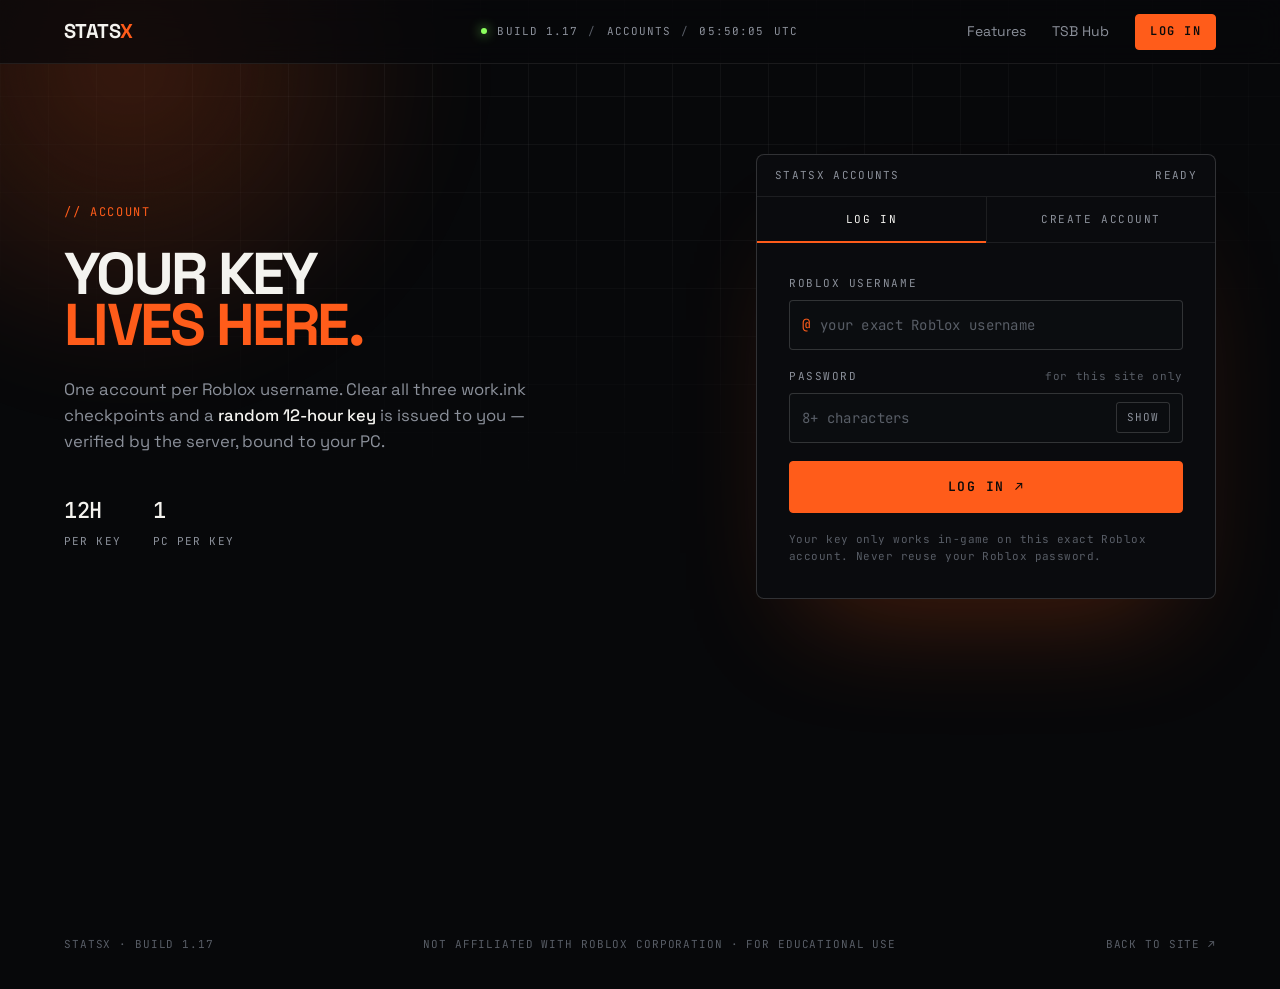
==== commit 08e7ab22: "Add files via upload" ====
--- a/account.html
+++ b/account.html
@@ -45,7 +45,7 @@
 				<span class="line"><span>Your key</span></span>
 				<span class="line accent"><span>lives here.</span></span>
 			</h1>
-			<p class="lede">One account per Roblox username. Complete a single work.ink checkpoint and a <b>random 12-hour key</b> is issued to you &mdash; verified by the server, bound to your PC.</p>
+			<p class="lede">One account per Roblox username. Clear all three work.ink checkpoints and a <b>random 12-hour key</b> is issued to you &mdash; verified by the server, bound to your PC.</p>
 			<div class="note mono" id="pendingNote" hidden><i></i>Checkpoint received. Log in or create your account to collect the key.</div>
 			<ul class="hero-facts mono">
 				<li><b>12h</b>per key</li>
@@ -112,9 +112,9 @@
 
 					<div class="stage stage-none">
 						<div class="lock-mark mono">[ NO ACTIVE KEY ]</div>
-						<h3>One checkpoint. Twelve hours.</h3>
-						<p class="stage-p">Complete the work.ink steps and you land straight back here with a fresh key issued to <b id="noneUser">@you</b>.</p>
-						<a id="btnGet" class="btn btn-solid btn-lg" href="https://work.ink/2EPc/statsx-key-12hr" rel="noopener">Get free key <span aria-hidden="true">&#8599;</span></a>
+						<h3>Three checkpoints. Twelve hours.</h3>
+						<p class="stage-p">Clear all three work.ink checkpoints in order and you land straight back here with a fresh key issued to <b id="noneUser">@you</b>.</p>
+						<a id="btnGet" class="btn btn-solid btn-lg" href="https://statsx-api.discordflex911.workers.dev/v1/gate/start" rel="noopener">Get free key <span aria-hidden="true">&#8599;</span></a>
 						<p class="tiny mono">Random &middot; issued to your account &middot; bound to one PC on first unlock</p>
 
 						<div class="redeem">
--- a/styles.css
+++ b/styles.css
@@ -434,3 +434,44 @@
 }
 
 .hero-facts li[hidden]{display:none}
+
+/* ---------- key generator (owner panel) ---------- */
+.gen{margin:0 0 18px}
+.gen-body{padding:18px 20px 20px}
+.gen-form{display:grid;grid-template-columns:minmax(150px,1fr) 110px minmax(180px,1.4fr) auto;gap:12px;align-items:end}
+.gen-form .fld{gap:6px}
+.gen-form .fld span em{font-style:normal;color:var(--dim2)}
+.gen-form .inp select{appearance:none;-webkit-appearance:none;width:100%;background:transparent;border:0;color:var(--text);font:500 14px/1 var(--sans);padding:0;outline:none;cursor:pointer}
+.gen-form .inp select option{background:var(--bg3);color:var(--text)}
+.gen-form .inp:has(select){position:relative}
+.gen-form .inp:has(select)::after{content:"\25BE";color:var(--dim);font-size:11px;margin-left:8px}
+.gen-form .btn{height:44px}
+.gen-out-head{display:flex;align-items:center;justify-content:space-between;margin:20px 0 8px;color:var(--dim);font-size:11px;letter-spacing:.14em}
+ul.codes{list-style:none;margin:0;padding:0;display:grid;gap:6px}
+ul.codes li{display:flex;align-items:center;justify-content:space-between;gap:10px;background:var(--bg3);border:1px solid var(--line);border-radius:var(--r);padding:9px 10px 9px 12px}
+ul.codes li code{font:600 13px/1 var(--mono);color:var(--acc-hi);letter-spacing:.04em;overflow:auto}
+ul.codes li button.did{color:var(--ok);border-color:var(--ok)}
+.tbl code.code-cell{font:600 12px/1 var(--mono);color:var(--acc-hi);letter-spacing:.03em}
+.tbl tr.used code.code-cell{color:var(--dim)}
+.tbl tr.used{opacity:.62}
+.mini.danger{color:#ff7a7a;border-color:rgba(255,122,122,.35)}
+.mini.danger:hover{background:rgba(255,122,122,.12)}
+@media(max-width:820px){
+  .gen-form{grid-template-columns:1fr 1fr}
+  .gen-form .btn{grid-column:1 / -1}
+}
+
+/* ---------- gift code redeem (account page) ---------- */
+.redeem{margin:22px auto 0;max-width:420px;width:100%}
+.redeem .or{display:flex;align-items:center;gap:10px;color:var(--dim2);font-size:10px;letter-spacing:.16em;text-transform:uppercase;margin-bottom:12px}
+.redeem .or::before,.redeem .or::after{content:"";flex:1;height:1px;background:var(--line)}
+.row-form{display:flex;gap:8px;align-items:stretch}
+.row-form .inp{flex:1;min-width:0}
+.row-form .inp input{font:500 13px/1 var(--mono);letter-spacing:.04em;text-transform:uppercase}
+.row-form .inp input::placeholder{text-transform:none;letter-spacing:.02em}
+.redeem .err{margin-top:8px;text-align:left}
+.redeem .tiny{margin-top:8px}
+.progress.full i{background:var(--ok)}
+@media(max-width:520px){
+  .row-form{flex-direction:column}
+}
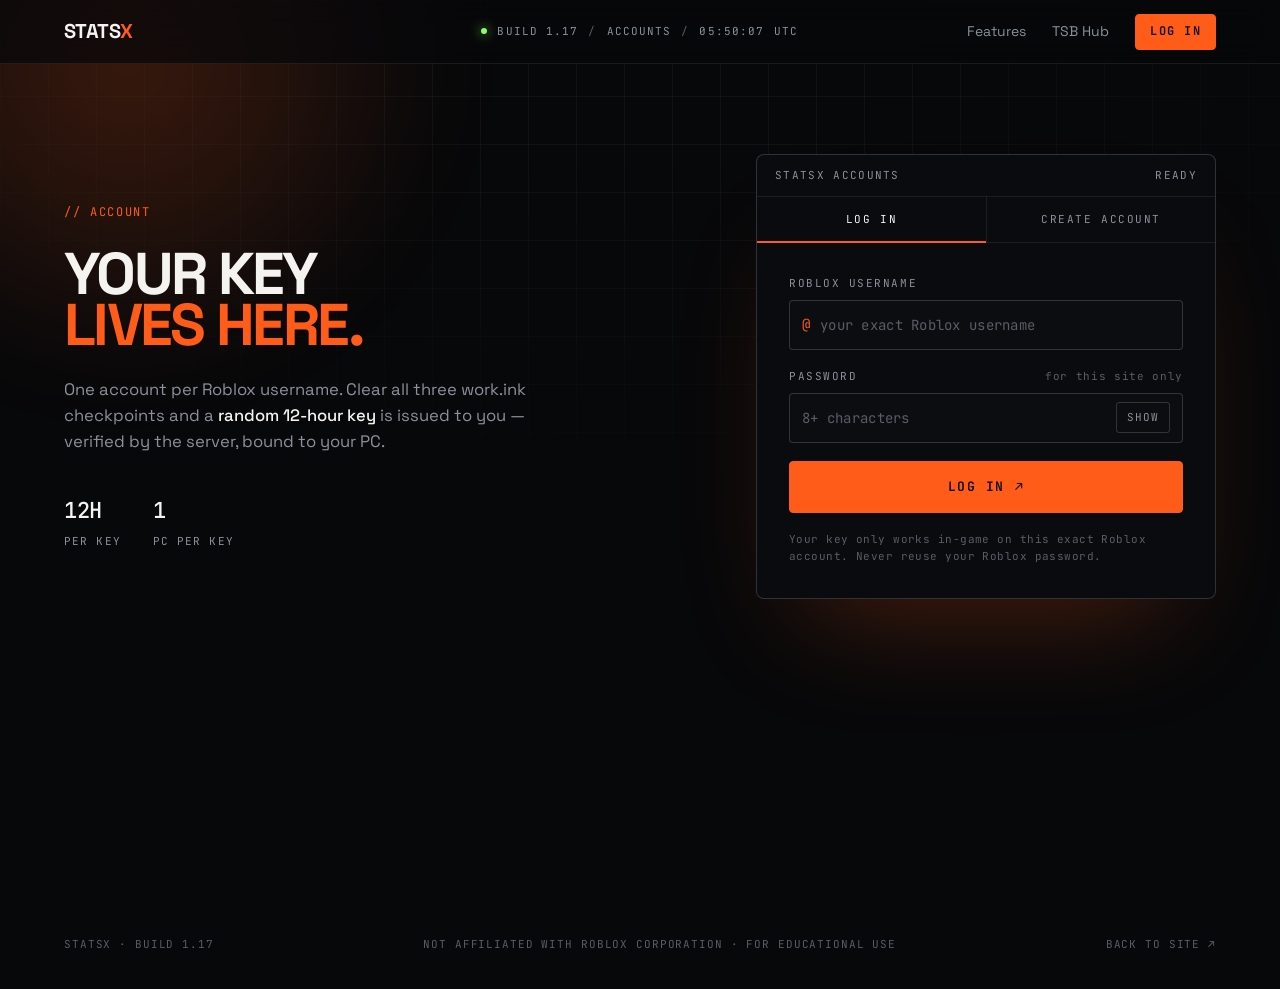
==== commit 2a1e141d: "Rename account.min.html to account.html" ====
--- a/account.html
+++ b/account.html
@@ -1,200 +1 @@
-<!doctype html>
-<html lang="en">
-<head>
-<meta charset="utf-8">
-<meta name="viewport" content="width=device-width, initial-scale=1">
-<title>StatsX &mdash; Account</title>
-<meta name="description" content="Your StatsX account: claim your free 12-hour key, see how long it has left, and manage your device.">
-<meta name="robots" content="noindex">
-<meta name="theme-color" content="#07080a">
-<link rel="icon" href="data:image/svg+xml,%3Csvg xmlns='http://www.w3.org/2000/svg' viewBox='0 0 32 32'%3E%3Crect width='32' height='32' rx='6' fill='%23ff5c1a'/%3E%3Cpath d='M9 9l14 14M23 9L9 23' stroke='%23000' stroke-width='4' stroke-linecap='round'/%3E%3C/svg%3E">
-<link rel="preconnect" href="https://fonts.googleapis.com">
-<link rel="preconnect" href="https://fonts.gstatic.com" crossorigin>
-<link href="https://fonts.googleapis.com/css2?family=Space+Grotesk:wght@400;500;600;700&family=JetBrains+Mono:wght@400;500;600&display=swap" rel="stylesheet">
-<link rel="stylesheet" href="styles.css">
-</head>
-<body class="page-account">
-
-<div class="grid-bg" aria-hidden="true"></div>
-<div class="glow" aria-hidden="true"></div>
-<div class="grain" aria-hidden="true"></div>
-
-<header class="top">
-	<a class="mark" href="index.html" aria-label="StatsX home">STATS<span>X</span></a>
-	<div class="top-mid mono">
-		<span class="dot" aria-hidden="true"></span>
-		<span>BUILD 1.17</span><span class="sep">/</span>
-		<span>ACCOUNTS</span><span class="sep">/</span>
-		<span id="utcClock">--:--:--</span><span>UTC</span>
-	</div>
-	<nav class="top-nav">
-		<a href="index.html#features">Features</a>
-		<a href="index.html#tsb">TSB Hub</a>
-		<a href="account.html" class="btn btn-solid" id="navAuth">Account</a>
-	</nav>
-</header>
-
-<main id="top">
-<section class="acct">
-
-	<!-- ============================== AUTH ============================== -->
-	<div id="viewAuth" class="auth" hidden>
-		<div class="auth-copy">
-			<p class="kicker mono">// ACCOUNT</p>
-			<h1 class="display sm">
-				<span class="line"><span>Your key</span></span>
-				<span class="line accent"><span>lives here.</span></span>
-			</h1>
-			<p class="lede">One account per Roblox username. Clear all three work.ink checkpoints and a <b>random 12-hour key</b> is issued to you &mdash; verified by the server, bound to your PC.</p>
-			<div class="note mono" id="pendingNote" hidden><i></i>Checkpoint received. Log in or create your account to collect the key.</div>
-			<ul class="hero-facts mono">
-				<li><b>12h</b>per key</li>
-				<li><b>1</b>PC per key</li>
-				<li id="factAccounts" hidden><b id="factAccountsN">0</b>accounts</li>
-			</ul>
-		</div>
-
-		<div class="term auth-card">
-			<div class="term-bar mono"><span>STATSX ACCOUNTS</span><span id="authStatus">READY</span></div>
-			<div class="tabs mono" role="tablist">
-				<button class="tab on" type="button" data-tab="login" role="tab">Log in</button>
-				<button class="tab" type="button" data-tab="register" role="tab">Create account</button>
-			</div>
-			<form id="authForm" class="form" novalidate>
-				<label class="fld">
-					<span class="mono">ROBLOX USERNAME</span>
-					<div class="inp"><i class="mono">@</i><input id="fUser" name="username" autocomplete="username" autocapitalize="off" spellcheck="false" maxlength="20" placeholder="your exact Roblox username"></div>
-				</label>
-				<label class="fld">
-					<span class="mono">PASSWORD <em id="pwHint">for this site only</em></span>
-					<div class="inp"><input id="fPass" name="password" type="password" autocomplete="current-password" maxlength="72" placeholder="8+ characters"><button type="button" id="pwToggle" class="mini mono">show</button></div>
-				</label>
-				<p class="err mono" id="authErr" hidden></p>
-				<button class="btn btn-solid btn-lg wide" id="authSubmit" type="submit">Log in <span aria-hidden="true">&#8599;</span></button>
-				<p class="tiny mono" id="authFoot">Your key only works in-game on this exact Roblox account. Never reuse your Roblox password.</p>
-			</form>
-		</div>
-	</div>
-
-	<!-- ============================== DASHBOARD ========================= -->
-	<div id="viewDash" class="dash" hidden>
-
-		<div class="profile">
-			<div class="avatar" id="avatar"><span id="avatarText" class="mono">?</span><img id="avatarImg" alt="" hidden></div>
-			<div class="who">
-				<div class="who-top"><h1 id="dispName">&nbsp;</h1><span class="badge mono" id="planBadge">FREE KEY</span></div>
-				<p class="mono handle" id="handle">@</p>
-				<p class="mono tiny" id="rbxLine"></p>
-			</div>
-			<div class="who-actions">
-				<button class="btn btn-ghost" id="btnPw" type="button">Password</button>
-				<button class="btn btn-ghost" id="btnOut" type="button">Sign out</button>
-			</div>
-		</div>
-
-		<div class="pwpanel" id="pwPanel" hidden>
-			<form id="pwForm" class="form row-form" novalidate>
-				<label class="fld"><span class="mono">CURRENT PASSWORD</span><div class="inp"><input id="pwCur" type="password" autocomplete="current-password" maxlength="72"></div></label>
-				<label class="fld"><span class="mono">NEW PASSWORD</span><div class="inp"><input id="pwNew" type="password" autocomplete="new-password" maxlength="72" placeholder="8+ characters"></div></label>
-				<button class="btn btn-solid" type="submit" id="pwSubmit">Change</button>
-				<p class="err mono" id="pwErr" hidden></p>
-			</form>
-		</div>
-
-		<div class="dash-grid">
-
-			<div class="term key-card" id="keyCard" data-stage="none">
-				<div class="term-bar mono">
-					<span>STATSX KEY &middot; <b id="keyHours">12</b>H</span>
-					<span id="keyBarRight">NO ACTIVE KEY</span>
-				</div>
-				<div class="term-body">
-
-					<div class="stage stage-none">
-						<div class="lock-mark mono">[ NO ACTIVE KEY ]</div>
-						<h3>Three checkpoints. Twelve hours.</h3>
-						<p class="stage-p">Clear all three work.ink checkpoints in order and you land straight back here with a fresh key issued to <b id="noneUser">@you</b>.</p>
-						<a id="btnGet" class="btn btn-solid btn-lg" href="https://statsx-api.discordflex911.workers.dev/v1/gate/start" rel="noopener">Get free key <span aria-hidden="true">&#8599;</span></a>
-						<p class="tiny mono">Random &middot; issued to your account &middot; bound to one PC on first unlock</p>
-
-						<div class="redeem">
-							<div class="or mono"><span>or redeem a gift code</span></div>
-							<form id="redeemForm" class="row-form" novalidate>
-								<div class="inp"><input id="redeemCode" placeholder="STATSX-GIFT-XXXX-XXXX-XXXX" autocomplete="off" spellcheck="false" maxlength="26"></div>
-								<button class="btn btn-ghost" id="redeemSubmit" type="submit">Redeem</button>
-							</form>
-							<p class="err mono" id="redeemErr" hidden></p>
-							<p class="tiny mono">Gift codes come from the owner and skip work.ink entirely.</p>
-						</div>
-					</div>
-
-					<div class="stage stage-claim" hidden>
-						<div class="lock-mark mono">[ VERIFYING CHECKPOINT ]</div>
-						<div class="scramble mono" id="scramble">STATSX-****-****-****</div>
-						<ul class="log mono" id="claimLog"></ul>
-					</div>
-
-					<div class="stage stage-key" hidden>
-						<div class="lock-mark mono ok">[ ACTIVE ]</div>
-						<div class="key-label mono">Your key &middot; expires in <b id="keyLeft">--:--:--</b></div>
-						<div class="key-line">
-							<code id="keyValue" class="mono">STATSX-....-....-....</code>
-							<button id="btnCopy" class="btn btn-solid" type="button">Copy key</button>
-						</div>
-						<div class="progress" id="keyProgress" aria-hidden="true"><i id="keyBar"></i></div>
-						<div class="kv mono">
-							<div><span>Device</span><b id="kvDevice">not bound yet</b></div>
-							<div><span>Unlocks</span><b id="kvUses">0</b></div>
-							<div><span>Issued</span><b id="kvIssued">--</b></div>
-							<div><span>Expires</span><b id="kvExpires">--</b></div>
-						</div>
-						<ol class="use">
-							<li><div>Run the loader in your executor:
-								<div class="code"><code id="loaderCode" class="mono">loadstring(game:HttpGet("..."))()</code><button id="btnCopyLoader" class="mini mono" type="button">copy</button></div>
-							</div></li>
-							<li><div>In the StatsX login card, keep <b id="useUser">@you</b> as the username, paste the key, hit Unlock.</div></li>
-						</ol>
-						<div class="key-actions">
-							<button id="btnReset" class="mini mono" type="button">Reset device</button>
-							<span class="tiny mono" id="resetNote"></span>
-						</div>
-					</div>
-
-					<p class="err mono" id="keyErr" hidden></p>
-					<div class="retry" id="retryWrap" hidden><button class="mini mono" id="btnRetry" type="button">try again</button></div>
-				</div>
-				<div class="term-foot mono" id="keyFoot">A new key can be claimed the moment the current one expires.</div>
-			</div>
-
-			<aside class="side">
-				<div class="stats">
-					<div><span class="mono">MEMBER SINCE</span><b id="stSince">--</b></div>
-					<div><span class="mono">KEYS CLAIMED</span><b id="stClaims">0</b></div>
-					<div><span class="mono">LOGINS</span><b id="stLogins">0</b></div>
-					<div><span class="mono">LAST LOGIN</span><b id="stLast">--</b></div>
-				</div>
-				<div class="activity">
-					<div class="act-head mono"><span>ACTIVITY</span><span id="actCount"></span></div>
-					<ul id="actList"><li class="empty mono">nothing yet</li></ul>
-				</div>
-			</aside>
-
-		</div>
-	</div>
-
-	<!-- ============================== LOADING / ERROR =================== -->
-	<div id="viewLoading" class="loading mono"><span class="dot" aria-hidden="true"></span> loading account</div>
-
-</section>
-</main>
-
-<footer>
-	<span>STATSX &middot; BUILD 1.17</span>
-	<span>Not affiliated with Roblox Corporation &middot; for educational use</span>
-	<a href="index.html">Back to site &#8599;</a>
-</footer>
-
-<script src="api.js"></script>
-<script src="account.js"></script>
-</body>
-</html>
+<!doctype html><html lang="en"><head><meta charset="utf-8"><meta name="viewport" content="width=device-width,initial-scale=1"><title>StatsX &mdash; Account</title><meta name="description" content="Your StatsX account: claim your free 12-hour key, see how long it has left, and manage your device."><meta name="robots" content="noindex"><meta name="theme-color" content="#07080a"><link rel="icon" href="data:image/svg+xml,%3Csvg xmlns='http://www.w3.org/2000/svg' viewBox='0 0 32 32'%3E%3Crect width='32' height='32' rx='6' fill='%23ff5c1a'/%3E%3Cpath d='M9 9l14 14M23 9L9 23' stroke='%23000' stroke-width='4' stroke-linecap='round'/%3E%3C/svg%3E"><link rel="preconnect" href="https://fonts.googleapis.com"><link rel="preconnect" href="https://fonts.gstatic.com" crossorigin><link href="https://fonts.googleapis.com/css2?family=Space+Grotesk:wght@400;500;600;700&family=JetBrains+Mono:wght@400;500;600&display=swap" rel="stylesheet"><link rel="stylesheet" href="styles.css"></head><body class="page-account"><div class="grid-bg" aria-hidden="true"></div><div class="glow" aria-hidden="true"></div><div class="grain" aria-hidden="true"></div><header class="top"><a class="mark" href="index.html" aria-label="StatsX home">STATS<span>X</span></a><div class="top-mid mono"><span class="dot" aria-hidden="true"></span> <span>BUILD 1.17</span><span class="sep">/</span> <span>ACCOUNTS</span><span class="sep">/</span> <span id="utcClock">--:--:--</span><span>UTC</span></div><nav class="top-nav"><a href="index.html#features">Features</a> <a href="index.html#tsb">TSB Hub</a> <a href="account.html" class="btn btn-solid" id="navAuth">Account</a></nav></header><main id="top"><section class="acct"><div id="viewAuth" class="auth" hidden><div class="auth-copy"><p class="kicker mono">// ACCOUNT</p><h1 class="display sm"><span class="line"><span>Your key</span></span> <span class="line accent"><span>lives here.</span></span></h1><p class="lede">One account per Roblox username. Clear all three work.ink checkpoints and a <b>random 12-hour key</b> is issued to you &mdash; verified by the server, bound to your PC.</p><div class="note mono" id="pendingNote" hidden><i></i>Checkpoint received. Log in or create your account to collect the key.</div><ul class="hero-facts mono"><li><b>12h</b>per key</li><li><b>1</b>PC per key</li><li id="factAccounts" hidden><b id="factAccountsN">0</b>accounts</li></ul></div><div class="term auth-card"><div class="term-bar mono"><span>STATSX ACCOUNTS</span><span id="authStatus">READY</span></div><div class="tabs mono" role="tablist"><button class="tab on" type="button" data-tab="login" role="tab">Log in</button> <button class="tab" type="button" data-tab="register" role="tab">Create account</button></div><form id="authForm" class="form" novalidate><label class="fld"><span class="mono">ROBLOX USERNAME</span><div class="inp"><i class="mono">@</i><input id="fUser" name="username" autocomplete="username" autocapitalize="off" spellcheck="false" maxlength="20" placeholder="your exact Roblox username"></div></label> <label class="fld"><span class="mono">PASSWORD <em id="pwHint">for this site only</em></span><div class="inp"><input id="fPass" name="password" type="password" autocomplete="current-password" maxlength="72" placeholder="8+ characters"><button type="button" id="pwToggle" class="mini mono">show</button></div></label><p class="err mono" id="authErr" hidden></p><button class="btn btn-solid btn-lg wide" id="authSubmit" type="submit">Log in <span aria-hidden="true">&#8599;</span></button><p class="tiny mono" id="authFoot">Your key only works in-game on this exact Roblox account. Never reuse your Roblox password.</p></form></div></div><div id="viewDash" class="dash" hidden><div class="profile"><div class="avatar" id="avatar"><span id="avatarText" class="mono">?</span><img id="avatarImg" alt="" hidden></div><div class="who"><div class="who-top"><h1 id="dispName">&nbsp;</h1><span class="badge mono" id="planBadge">FREE KEY</span></div><p class="mono handle" id="handle">@</p><p class="mono tiny" id="rbxLine"></p></div><div class="who-actions"><button class="btn btn-ghost" id="btnPw" type="button">Password</button> <button class="btn btn-ghost" id="btnOut" type="button">Sign out</button></div></div><div class="pwpanel" id="pwPanel" hidden><form id="pwForm" class="form row-form" novalidate><label class="fld"><span class="mono">CURRENT PASSWORD</span><div class="inp"><input id="pwCur" type="password" autocomplete="current-password" maxlength="72"></div></label> <label class="fld"><span class="mono">NEW PASSWORD</span><div class="inp"><input id="pwNew" type="password" autocomplete="new-password" maxlength="72" placeholder="8+ characters"></div></label> <button class="btn btn-solid" type="submit" id="pwSubmit">Change</button><p class="err mono" id="pwErr" hidden></p></form></div><div class="dash-grid"><div class="term key-card" id="keyCard" data-stage="none"><div class="term-bar mono"><span>STATSX KEY &middot; <b id="keyHours">12</b>H</span> <span id="keyBarRight">NO ACTIVE KEY</span></div><div class="term-body"><div class="stage stage-none"><div class="lock-mark mono">[ NO ACTIVE KEY ]</div><h3>Three checkpoints. Twelve hours.</h3><p class="stage-p">Clear all three work.ink checkpoints in order and you land straight back here with a fresh key issued to <b id="noneUser">@you</b>.</p><a id="btnGet" class="btn btn-solid btn-lg" href="https://statsx-api.discordflex911.workers.dev/v1/gate/start" rel="noopener">Get free key <span aria-hidden="true">&#8599;</span></a><p class="tiny mono">Random &middot; issued to your account &middot; bound to one PC on first unlock</p><div class="redeem"><div class="or mono"><span>or redeem a gift code</span></div><form id="redeemForm" class="row-form" novalidate><div class="inp"><input id="redeemCode" placeholder="STATSX-GIFT-XXXX-XXXX-XXXX" autocomplete="off" spellcheck="false" maxlength="26"></div><button class="btn btn-ghost" id="redeemSubmit" type="submit">Redeem</button></form><p class="err mono" id="redeemErr" hidden></p><p class="tiny mono">Gift codes come from the owner and skip work.ink entirely.</p></div></div><div class="stage stage-claim" hidden><div class="lock-mark mono">[ VERIFYING CHECKPOINT ]</div><div class="scramble mono" id="scramble">STATSX-****-****-****</div><ul class="log mono" id="claimLog"></ul></div><div class="stage stage-key" hidden><div class="lock-mark mono ok">[ ACTIVE ]</div><div class="key-label mono">Your key &middot; expires in <b id="keyLeft">--:--:--</b></div><div class="key-line"><code id="keyValue" class="mono">STATSX-....-....-....</code> <button id="btnCopy" class="btn btn-solid" type="button">Copy key</button></div><div class="progress" id="keyProgress" aria-hidden="true"><i id="keyBar"></i></div><div class="kv mono"><div><span>Device</span><b id="kvDevice">not bound yet</b></div><div><span>Unlocks</span><b id="kvUses">0</b></div><div><span>Issued</span><b id="kvIssued">--</b></div><div><span>Expires</span><b id="kvExpires">--</b></div></div><ol class="use"><li><div>Run the loader in your executor:<div class="code"><code id="loaderCode" class="mono">loadstring(game:HttpGet("..."))()</code><button id="btnCopyLoader" class="mini mono" type="button">copy</button></div></div></li><li><div>In the StatsX login card, keep <b id="useUser">@you</b> as the username, paste the key, hit Unlock.</div></li></ol><div class="key-actions"><button id="btnReset" class="mini mono" type="button">Reset device</button> <span class="tiny mono" id="resetNote"></span></div></div><p class="err mono" id="keyErr" hidden></p><div class="retry" id="retryWrap" hidden><button class="mini mono" id="btnRetry" type="button">try again</button></div></div><div class="term-foot mono" id="keyFoot">A new key can be claimed the moment the current one expires.</div></div><aside class="side"><div class="stats"><div><span class="mono">MEMBER SINCE</span><b id="stSince">--</b></div><div><span class="mono">KEYS CLAIMED</span><b id="stClaims">0</b></div><div><span class="mono">LOGINS</span><b id="stLogins">0</b></div><div><span class="mono">LAST LOGIN</span><b id="stLast">--</b></div></div><div class="activity"><div class="act-head mono"><span>ACTIVITY</span><span id="actCount"></span></div><ul id="actList"><li class="empty mono">nothing yet</li></ul></div></aside></div></div><div id="viewLoading" class="loading mono"><span class="dot" aria-hidden="true"></span> loading account</div></section></main><footer><span>STATSX &middot; BUILD 1.17</span> <span>Not affiliated with Roblox Corporation &middot; for educational use</span> <a href="index.html">Back to site &#8599;</a></footer><script src="api.js"></script><script src="account.js"></script></body></html>
--- a/styles.css
+++ b/styles.css
@@ -1,477 +1 @@
-/* ==========================================================================
-   StatsX -- technical editorial. One accent, sharp corners, mono labels.
-   ========================================================================== */
-:root{
-	--bg:#07080a;
-	--bg2:#0b0d10;
-	--bg3:#111418;
-	--line:rgba(255,255,255,.08);
-	--line2:rgba(255,255,255,.16);
-	--text:#f4f3ef;
-	--dim:#8b909a;
-	--dim2:#585d66;
-	--acc:#ff5c1a;
-	--acc-hi:#ff7a45;
-	--acc-soft:rgba(255,92,26,.14);
-	--ok:#8cff5e;
-	--mono:"JetBrains Mono",ui-monospace,SFMono-Regular,Menlo,Consolas,"Liberation Mono",monospace;
-	--sans:"Space Grotesk",system-ui,-apple-system,"Segoe UI",Roboto,Arial,sans-serif;
-	--r:4px;
-	--pad:clamp(20px,5vw,72px);
-	--ease:cubic-bezier(.16,1,.3,1);
-}
-*{box-sizing:border-box;margin:0;padding:0}
-html{scroll-behavior:smooth;-webkit-text-size-adjust:100%}
-body{background:var(--bg);color:var(--text);font-family:var(--sans);font-size:16px;line-height:1.55;overflow-x:hidden;-webkit-font-smoothing:antialiased}
-a{color:inherit;text-decoration:none}
-button{font:inherit;color:inherit;background:none;border:0;cursor:pointer}
-ul,ol{list-style:none}
-::selection{background:var(--acc);color:#000}
-.mono{font-family:var(--mono);font-feature-settings:"zero" 1}
-.ok{color:var(--ok)}
-section{scroll-margin-top:72px}
-
-/* --- backdrop ---------------------------------------------------------- */
-.grid-bg{position:fixed;inset:0;z-index:-3;opacity:.55;
-	background-image:linear-gradient(var(--line) 1px,transparent 1px),linear-gradient(90deg,var(--line) 1px,transparent 1px);
-	background-size:48px 48px;
-	-webkit-mask-image:radial-gradient(ellipse 70% 60% at 50% 0%,#000 30%,transparent 100%);
-	mask-image:radial-gradient(ellipse 70% 60% at 50% 0%,#000 30%,transparent 100%)}
-.glow{position:fixed;z-index:-2;width:60vw;height:60vw;left:-20vw;top:-25vw;pointer-events:none;
-	background:radial-gradient(circle,rgba(255,92,26,.22),transparent 60%);filter:blur(40px);
-	animation:drift 22s ease-in-out infinite alternate}
-@keyframes drift{to{transform:translate(18vw,10vw) scale(1.1)}}
-.grain{position:fixed;inset:0;z-index:-1;pointer-events:none;opacity:.07;mix-blend-mode:overlay;background-size:180px 180px;
-	background-image:url("data:image/svg+xml;utf8,<svg xmlns='http://www.w3.org/2000/svg' width='180' height='180'><filter id='n'><feTurbulence type='fractalNoise' baseFrequency='.9' numOctaves='2' stitchTiles='stitch'/><feColorMatrix values='0 0 0 0 0 0 0 0 0 0 0 0 0 0 0 0 0 0 .6 0'/></filter><rect width='100%25' height='100%25' filter='url(%23n)'/></svg>")}
-
-/* --- top bar ------------------------------------------------------------ */
-.top{position:sticky;top:0;z-index:50;display:grid;grid-template-columns:1fr auto 1fr;align-items:center;height:64px;padding:0 var(--pad);
-	border-bottom:1px solid var(--line);background:rgba(7,8,10,.72);backdrop-filter:blur(14px);-webkit-backdrop-filter:blur(14px)}
-.mark{font-weight:700;letter-spacing:-.03em;font-size:20px}
-.mark span{color:var(--acc)}
-.top-mid{font-size:11px;color:var(--dim);letter-spacing:.1em;display:flex;align-items:center;gap:10px;justify-content:center;white-space:nowrap}
-.top-mid .sep{color:var(--dim2)}
-.dot{width:6px;height:6px;border-radius:50%;background:var(--ok);box-shadow:0 0 12px var(--ok);animation:pulse 2s ease-in-out infinite}
-@keyframes pulse{50%{opacity:.35}}
-.top-nav{display:flex;gap:26px;justify-content:flex-end;align-items:center;font-size:14px;color:var(--dim)}
-.top-nav a:hover{color:var(--text)}
-.top-nav .btn{height:36px;padding:0 14px}
-
-/* --- buttons ------------------------------------------------------------ */
-.btn{display:inline-flex;align-items:center;gap:10px;font-family:var(--mono);font-size:12px;letter-spacing:.12em;text-transform:uppercase;
-	padding:0 18px;height:42px;border-radius:var(--r);border:1px solid var(--line2);color:var(--text);white-space:nowrap;
-	transition:background .2s,border-color .2s,color .2s,transform .2s}
-.btn-solid{background:var(--acc);border-color:var(--acc);color:#0a0a0a;font-weight:600}
-.btn-solid:hover{background:var(--acc-hi);border-color:var(--acc-hi);color:#0a0a0a;transform:translateY(-1px)}
-.btn-ghost:hover{border-color:var(--text)}
-.btn-lg{height:52px;padding:0 24px;font-size:13px}
-.btn.did{background:var(--ok);border-color:var(--ok)}
-
-/* --- hero --------------------------------------------------------------- */
-.hero{min-height:calc(100vh - 64px);display:grid;grid-template-columns:minmax(0,1.2fr) minmax(0,.8fr);gap:48px;align-items:center;
-	padding:clamp(48px,7vw,96px) var(--pad) 72px;position:relative}
-.kicker{font-size:12px;letter-spacing:.14em;color:var(--acc);margin-bottom:26px}
-.display{font-weight:700;font-size:clamp(44px,7.8vw,128px);line-height:.88;letter-spacing:-.045em;text-transform:uppercase}
-.display .line{display:block;overflow:hidden;padding-bottom:.06em;margin-bottom:-.06em}
-.display .line>span{display:block}
-.display .accent>span{color:var(--acc)}
-.js .display .line>span{transform:translateY(112%)}
-.js.ready .display .line>span{transform:none;transition:transform 1.1s var(--ease)}
-.js.ready .display .line:nth-child(2)>span{transition-delay:.08s}
-.js.ready .display .line:nth-child(3)>span{transition-delay:.16s}
-.lede{max-width:520px;color:var(--dim);font-size:clamp(16px,1.3vw,19px);margin:30px 0 34px}
-.lede b{color:var(--text);font-weight:500}
-.hero-cta{display:flex;gap:12px;flex-wrap:wrap}
-.hero-facts{display:flex;gap:32px;margin-top:48px;font-size:11px;color:var(--dim);letter-spacing:.1em;text-transform:uppercase;flex-wrap:wrap}
-.hero-facts b{color:var(--text);font-size:22px;display:block;letter-spacing:-.02em;margin-bottom:4px;font-weight:500}
-.js .hero-copy>*{opacity:0;transform:translateY(14px)}
-.js.ready .hero-copy>*{opacity:1;transform:none;transition:opacity .9s var(--ease),transform .9s var(--ease)}
-.js.ready .hero-copy>.kicker{transition-delay:.05s}
-.js.ready .hero-copy>.lede{transition-delay:.35s}
-.js.ready .hero-copy>.hero-cta{transition-delay:.45s}
-.js.ready .hero-copy>.hero-facts{transition-delay:.55s}
-.js.ready .hero-copy>.display{opacity:1;transform:none;transition:none}
-
-/* panel mock */
-.hero-panel{perspective:1400px;position:relative;animation:float 7s ease-in-out infinite}
-@keyframes float{50%{transform:translateY(-10px)}}
-.js .hero-panel{opacity:0}
-.js.ready .hero-panel{opacity:1;transition:opacity 1s var(--ease) .3s}
-.fig{position:absolute;left:0;top:-28px;font-size:11px;letter-spacing:.14em;color:var(--dim2)}
-.brackets::before,.brackets::after{content:"";position:absolute;width:18px;height:18px;border:1px solid var(--acc);pointer-events:none;z-index:2}
-.brackets::before{left:-9px;top:-9px;border-right:0;border-bottom:0}
-.brackets::after{right:-9px;bottom:-9px;border-left:0;border-top:0}
-.panel{background:#0e1014;border:1px solid var(--line2);border-radius:6px;overflow:hidden;position:relative;transform-style:preserve-3d;
-	box-shadow:0 40px 90px -30px rgba(0,0,0,.9),0 0 0 1px rgba(255,255,255,.02) inset;transition:transform .35s ease}
-.p-head{display:flex;align-items:center;justify-content:space-between;padding:12px 14px;border-bottom:1px solid var(--line);font-size:13px}
-.p-title{display:flex;gap:10px;align-items:center;font-weight:700}
-.p-title i{width:10px;height:10px;background:var(--acc);border-radius:2px;display:inline-block}
-.p-ver{color:var(--dim2);font-size:11px}
-.p-body{display:grid;grid-template-columns:130px 1fr;min-height:340px}
-.p-side{border-right:1px solid var(--line);padding:10px;display:flex;flex-direction:column;gap:4px}
-.p-tab{padding:8px 10px;border-radius:var(--r);font-size:13px;color:var(--dim);display:flex;justify-content:space-between;align-items:center}
-.p-tab.on{background:var(--acc-soft);color:var(--text);box-shadow:inset 2px 0 0 var(--acc)}
-.p-tab small{font-size:10px;color:var(--dim2)}
-.p-main{padding:12px}
-.p-search{border:1px solid var(--line);border-radius:var(--r);padding:8px 10px;font-size:11px;color:var(--dim2);margin-bottom:10px;letter-spacing:.04em}
-.p-row{display:flex;align-items:center;justify-content:space-between;gap:10px;padding:10px;border:1px solid var(--line);border-radius:var(--r);margin-bottom:6px;font-size:13px;background:rgba(255,255,255,.015)}
-.p-row .k{font-size:10px;color:var(--dim2);border:1px solid var(--line);border-radius:3px;padding:2px 6px;margin-left:6px;letter-spacing:.04em}
-.p-row .val{font-size:11px;color:var(--dim)}
-.sw{width:34px;height:18px;border-radius:9px;background:#22262d;position:relative;flex:none;transition:background .25s}
-.sw::after{content:"";position:absolute;top:3px;left:3px;width:12px;height:12px;border-radius:50%;background:#6a707b;transition:left .25s,background .25s}
-.sw.on{background:var(--acc)}
-.sw.on::after{left:19px;background:#fff}
-.sl{flex:1;height:2px;background:#22262d;margin:0 6px;position:relative}
-.sl i{position:absolute;left:0;top:0;height:100%;width:62%;background:var(--acc)}
-.sl b{position:absolute;left:62%;top:50%;width:10px;height:10px;transform:translate(-50%,-50%);border-radius:50%;background:#fff}
-.p-foot{border-top:1px solid var(--line);padding:8px 14px;font-size:10px;color:var(--dim2);display:flex;justify-content:space-between;letter-spacing:.04em}
-
-/* --- ticker ------------------------------------------------------------- */
-.ticker{border-top:1px solid var(--line);border-bottom:1px solid var(--line);overflow:hidden;background:var(--bg2)}
-.ticker-track{display:flex;width:max-content;animation:tick 46s linear infinite}
-.ticker:hover .ticker-track{animation-play-state:paused}
-.ticker span{font-family:var(--mono);font-size:12px;letter-spacing:.16em;text-transform:uppercase;color:var(--dim);padding:14px 0 14px 28px;white-space:nowrap;display:flex;align-items:center;gap:28px}
-.ticker span::after{content:"";width:5px;height:5px;background:var(--acc);transform:rotate(45deg);flex:none}
-@keyframes tick{to{transform:translateX(-50%)}}
-
-/* --- sections ----------------------------------------------------------- */
-.sec{padding:clamp(72px,9vw,140px) var(--pad);position:relative;border-bottom:1px solid var(--line)}
-.sec-head{display:grid;grid-template-columns:auto 1fr;gap:28px;align-items:end;margin-bottom:56px;max-width:1100px;position:relative;z-index:1}
-.num{font-size:12px;color:var(--acc);letter-spacing:.14em;padding-bottom:12px;white-space:nowrap}
-.sec-head h2{font-size:clamp(36px,5vw,72px);letter-spacing:-.04em;line-height:.95;font-weight:700;text-transform:uppercase}
-.sec-head p{grid-column:2;color:var(--dim);max-width:560px;font-size:17px;margin-top:8px}
-.ghost-num{position:absolute;right:var(--pad);top:24px;font-size:clamp(120px,22vw,320px);line-height:1;color:transparent;
-	-webkit-text-stroke:1px rgba(255,255,255,.07);pointer-events:none;user-select:none;z-index:0}
-
-/* spec sheet */
-.spec{border-top:1px solid var(--line2);position:relative;z-index:1}
-.row{display:grid;grid-template-columns:64px 260px 1fr 110px;gap:24px;align-items:center;padding:22px 14px;border-bottom:1px solid var(--line);position:relative;transition:background .25s}
-.row::before{content:"";position:absolute;left:0;top:0;bottom:0;width:2px;background:var(--acc);transform:scaleY(0);transition:transform .3s var(--ease)}
-.row:hover{background:rgba(255,255,255,.02)}
-.row:hover::before{transform:scaleY(1)}
-.row .idx{font-size:12px;color:var(--dim2);transition:color .2s}
-.row:hover .idx{color:var(--acc)}
-.row h3{font-size:22px;letter-spacing:-.02em;font-weight:600}
-.row p{color:var(--dim);font-size:15px;max-width:640px}
-.tag{font-family:var(--mono);font-size:10px;letter-spacing:.14em;text-transform:uppercase;color:var(--dim);border:1px solid var(--line2);border-radius:3px;padding:6px 8px;text-align:center;justify-self:end}
-.tag.combat{color:var(--acc);border-color:rgba(255,92,26,.45)}
-
-/* TSB */
-.sec-tsb{display:grid;grid-template-columns:minmax(0,1fr) minmax(0,1fr);gap:64px}
-.tsb-left{position:sticky;top:96px;align-self:start;z-index:1}
-.tsb-left h2{font-size:clamp(34px,4.3vw,66px);letter-spacing:-.045em;line-height:.92;text-transform:uppercase;margin:14px 0 22px;overflow-wrap:break-word}
-.tsb-left p{color:var(--dim);max-width:460px;font-size:17px}
-.keys{display:flex;gap:22px;flex-wrap:wrap;margin-top:36px}
-.keycap{display:flex;flex-direction:column;align-items:center;gap:8px;font-size:11px;color:var(--dim);letter-spacing:.1em;text-transform:uppercase}
-.keycap kbd{font-family:var(--mono);font-size:14px;min-width:46px;height:46px;display:inline-flex;align-items:center;justify-content:center;padding:0 12px;
-	border:1px solid var(--line2);border-bottom:3px solid var(--line2);border-radius:6px;background:var(--bg3);color:var(--text)}
-.tsb-right{position:relative;z-index:1}
-.macro{border:1px solid var(--line2);border-radius:6px;padding:22px;background:var(--bg2);margin-bottom:12px}
-.macro-title{display:flex;justify-content:space-between;gap:12px;font-size:11px;letter-spacing:.14em;text-transform:uppercase;color:var(--dim2);margin-bottom:18px;flex-wrap:wrap}
-.tl{display:grid;grid-template-columns:repeat(4,1fr);gap:8px;position:relative}
-.tl::before{content:"";position:absolute;left:0;right:0;top:19px;height:1px;background:var(--line2)}
-.step{position:relative;padding-top:38px}
-.step i{position:absolute;left:0;top:14px;width:10px;height:10px;border:1px solid var(--acc);background:var(--bg);transform:rotate(45deg);transition:background .25s,box-shadow .25s}
-.step.hot i{background:var(--acc);box-shadow:0 0 14px var(--acc)}
-.step b{display:block;font-size:14px;font-weight:600}
-.step small{display:block;color:var(--dim2);font-size:11px;margin-top:4px}
-.tsb-list{border-top:1px solid var(--line2)}
-.tsb-list li{display:grid;grid-template-columns:minmax(0,1fr) minmax(0,2fr);gap:20px;padding:20px 0;border-bottom:1px solid var(--line)}
-.tsb-list h3{font-size:18px;font-weight:600;letter-spacing:-.01em}
-.tsb-list p{color:var(--dim);font-size:15px}
-
-/* key terminal */
-.sec-key{background:linear-gradient(180deg,transparent,rgba(255,92,26,.045))}
-.sec-key .sec-head{margin-left:auto;margin-right:auto;max-width:860px}
-.term{max-width:860px;margin:0 auto;border:1px solid var(--line2);border-radius:8px;background:#0a0b0e;position:relative;z-index:1;
-	box-shadow:0 60px 120px -50px rgba(255,92,26,.28)}
-.term-bar{display:flex;justify-content:space-between;gap:16px;padding:12px 18px;border-bottom:1px solid var(--line);font-size:11px;letter-spacing:.12em;text-transform:uppercase;color:var(--dim);flex-wrap:wrap}
-.term-bar b{color:var(--text);font-weight:500}
-.term-body{padding:clamp(28px,5vw,56px);min-height:320px}
-.stage[hidden]{display:none}
-.lock-mark{font-size:11px;letter-spacing:.2em;color:var(--acc);margin-bottom:18px}
-.stage h3{font-size:clamp(26px,3.4vw,42px);letter-spacing:-.03em;line-height:1.05;max-width:600px;font-weight:600}
-.stage-locked p{color:var(--dim);margin:16px 0 30px;max-width:540px}
-.stage-locked .tiny{font-size:11px;letter-spacing:.1em;text-transform:uppercase;color:var(--dim2);margin:16px 0 0}
-.scramble{font-size:clamp(24px,4.4vw,52px);letter-spacing:.04em;font-weight:500;margin-bottom:26px;color:var(--text);word-break:break-all}
-.log{font-size:12px;color:var(--dim);display:grid;gap:8px}
-.log li{opacity:0;transform:translateX(-6px);animation:logIn .35s var(--ease) forwards}
-.log li::before{content:"> ";color:var(--acc)}
-.log li.ok::after{content:"  ok";color:var(--ok)}
-@keyframes logIn{to{opacity:1;transform:none}}
-.key-label{font-size:11px;letter-spacing:.16em;text-transform:uppercase;color:var(--dim);margin-bottom:14px}
-.key-label b{color:var(--text);font-weight:500}
-.key-line{display:flex;align-items:center;gap:16px;flex-wrap:wrap;margin-bottom:18px}
-#keyValue{font-size:clamp(22px,4vw,46px);letter-spacing:.04em;font-weight:600;color:var(--text);word-break:break-all}
-.progress{height:2px;background:var(--line2);position:relative;margin-bottom:30px;overflow:hidden}
-.progress i{position:absolute;left:0;top:0;height:100%;width:100%;background:var(--acc);transition:width 1s linear}
-.use{counter-reset:u;display:grid;gap:14px;color:var(--dim);font-size:15px;min-width:0}
-.use li{counter-increment:u;display:grid;grid-template-columns:28px minmax(0,1fr);gap:12px;align-items:start;min-width:0}
-.use li::before{content:counter(u,decimal-leading-zero);font-family:var(--mono);font-size:11px;color:var(--acc);padding-top:4px}
-.code{display:flex;align-items:center;gap:10px;margin-top:8px;border:1px solid var(--line);border-radius:var(--r);padding:10px 12px;background:var(--bg2);min-width:0;max-width:100%}
-.code code{font-size:12px;color:var(--text);flex:1;min-width:0;white-space:pre-wrap;overflow-wrap:anywhere;line-height:1.5}
-.mini{font-size:11px;letter-spacing:.1em;text-transform:uppercase;color:var(--dim);border:1px solid var(--line2);border-radius:3px;padding:6px 10px;flex:none;transition:color .2s,border-color .2s}
-.mini:hover,.mini.did{color:var(--text);border-color:var(--text)}
-.term-foot{padding:12px 18px;border-top:1px solid var(--line);font-size:11px;color:var(--dim2);letter-spacing:.06em}
-.how{max-width:860px;margin:40px auto 0;display:grid;grid-template-columns:repeat(3,1fr);gap:1px;background:var(--line);border:1px solid var(--line);position:relative;z-index:1}
-.how>div{background:var(--bg);padding:22px}
-.how .mono{font-size:11px;color:var(--acc);letter-spacing:.14em;margin-bottom:10px}
-.how h4{font-size:16px;font-weight:600;margin-bottom:6px}
-.how p{color:var(--dim);font-size:14px}
-
-/* --- footer --------------------------------------------------------------- */
-footer{padding:36px var(--pad);display:flex;justify-content:space-between;gap:20px;flex-wrap:wrap;font-size:11px;color:var(--dim2);font-family:var(--mono);letter-spacing:.08em;text-transform:uppercase}
-footer a:hover{color:var(--text)}
-
-/* --- reveal (progressive: only hidden once JS is confirmed running) ----- */
-.js .rv{opacity:0;transform:translateY(18px);transition:opacity .8s var(--ease),transform .8s var(--ease)}
-.js .rv.in{opacity:1;transform:none}
-
-/* --- responsive ---------------------------------------------------------- */
-@media(max-width:1040px){
-	.hero{grid-template-columns:1fr;gap:64px;min-height:0}
-	.hero-panel{max-width:560px}
-	.sec-tsb{grid-template-columns:1fr;gap:48px}
-	.tsb-left{position:static}
-	.row{grid-template-columns:48px 200px 1fr 100px;gap:16px}
-}
-@media(max-width:820px){
-	.top{grid-template-columns:1fr auto}
-	.top-mid{display:none}
-	.top-nav{gap:16px;font-size:13px}
-	.row{grid-template-columns:40px 1fr;gap:6px 16px;padding:18px 10px}
-	.row .idx{grid-row:span 3;padding-top:4px}
-	.row h3{font-size:19px}
-	.tag{justify-self:start;margin-top:6px}
-	.tsb-list li{grid-template-columns:1fr;gap:6px}
-	.tl{grid-template-columns:1fr 1fr;gap:18px 8px}
-	.tl::before{display:none}
-	.how{grid-template-columns:1fr}
-	.ghost-num{display:none}
-	.hero-facts{gap:22px}
-}
-@media(max-width:520px){
-	.top-nav a:not(.btn){display:none}
-	.sec-head{grid-template-columns:1fr;gap:14px;margin-bottom:40px}
-	.sec-head p{grid-column:1}
-	.p-body{grid-template-columns:1fr}
-	.p-side{flex-direction:row;flex-wrap:wrap;border-right:0;border-bottom:1px solid var(--line)}
-	.p-tab small{display:none}
-	.key-line{flex-direction:column;align-items:flex-start}
-}
-@media(prefers-reduced-motion:reduce){
-	html{scroll-behavior:auto}
-	*,*::before,*::after{animation:none!important;transition:none!important}
-	.js .display .line>span,.js .hero-copy>*,.js .hero-panel,.js .rv{opacity:1;transform:none}
-}
-
-/* ==========================================================================
-   Accounts / key dashboard / owner panel (v3)
-   ========================================================================== */
-.display.sm{font-size:clamp(34px,4.6vw,66px)}
-.page-account main,.page-admin main{min-height:calc(100vh - 64px)}
-.acct,.admin{padding:clamp(48px,7vw,104px) var(--pad) clamp(72px,9vw,120px);position:relative}
-
-/* inputs */
-.form{display:grid;gap:18px}
-.fld{display:grid;gap:8px}
-.fld>span{font-size:11px;letter-spacing:.14em;text-transform:uppercase;color:var(--dim);display:flex;justify-content:space-between;gap:12px}
-.fld>span em{font-style:normal;color:var(--dim2);letter-spacing:.06em;text-transform:none}
-.inp{display:flex;align-items:center;gap:10px;border:1px solid var(--line2);border-radius:var(--r);background:var(--bg2);padding:0 12px;height:50px;transition:border-color .2s,box-shadow .2s}
-.inp:focus-within{border-color:var(--acc);box-shadow:0 0 0 3px var(--acc-soft)}
-.inp>i{font-style:normal;color:var(--acc);font-size:14px}
-.inp input{flex:1;min-width:0;height:100%;background:none;border:0;outline:0;color:var(--text);font-family:var(--mono);font-size:14px;letter-spacing:.02em}
-.inp input::placeholder{color:var(--dim2)}
-.inp input:-webkit-autofill{-webkit-text-fill-color:var(--text);-webkit-box-shadow:0 0 0 1000px var(--bg2) inset}
-.err{font-size:12px;color:#ff8f6b;border-left:2px solid var(--acc);padding:8px 12px;background:var(--acc-soft);border-radius:0 var(--r) var(--r) 0;letter-spacing:.02em}
-.err[hidden]{display:none}
-.btn.wide{width:100%;justify-content:center}
-.btn:disabled,.mini:disabled{opacity:.55;cursor:default;transform:none}
-.btn.busy{animation:pulse 1.2s ease-in-out infinite}
-@keyframes pulse{0%,100%{opacity:1}50%{opacity:.6}}
-.mini.danger:hover{color:#ff8f6b;border-color:#ff8f6b}
-
-/* auth layout */
-.auth{display:grid;grid-template-columns:minmax(0,1fr) minmax(360px,460px);gap:clamp(40px,6vw,96px);align-items:center;max-width:1200px;margin:0 auto}
-.auth[hidden],.dash[hidden],#viewLoading[hidden]{display:none}
-.auth-copy .lede{margin:26px 0 0}
-.auth-copy .hero-facts{margin-top:40px}
-.note{margin-top:28px;display:flex;align-items:center;gap:12px;font-size:12px;color:var(--text);border:1px solid var(--acc);border-radius:var(--r);padding:12px 14px;background:var(--acc-soft);letter-spacing:.02em}
-.note[hidden]{display:none}
-.note i{width:8px;height:8px;border-radius:50%;background:var(--acc);flex:none;box-shadow:0 0 0 4px var(--acc-soft);animation:pulse 1.4s infinite}
-.term.auth-card{max-width:none;margin:0}
-.auth-card .form{padding:clamp(22px,3vw,32px)}
-.auth-card .tiny{font-size:11px;color:var(--dim2);letter-spacing:.04em;line-height:1.6}
-.tabs{display:grid;grid-template-columns:1fr 1fr;border-bottom:1px solid var(--line)}
-.tab{padding:14px 12px;font-size:11px;letter-spacing:.14em;text-transform:uppercase;color:var(--dim);position:relative;transition:color .2s}
-.tab.on{color:var(--text)}
-.tab.on::after{content:"";position:absolute;left:0;right:0;bottom:-1px;height:2px;background:var(--acc)}
-.tab+.tab{border-left:1px solid var(--line)}
-.center{max-width:440px;margin:clamp(24px,8vh,96px) auto 0}
-
-/* dashboard */
-.dash{max-width:1200px;margin:0 auto}
-.profile{display:grid;grid-template-columns:auto 1fr auto;gap:24px;align-items:center;padding-bottom:32px;border-bottom:1px solid var(--line);margin-bottom:32px}
-.avatar{width:84px;height:84px;border-radius:8px;border:1px solid var(--line2);background:var(--bg3);display:grid;place-items:center;position:relative;overflow:hidden}
-.avatar span{font-size:26px;color:var(--acc);letter-spacing:.02em}
-.avatar img{position:absolute;inset:0;width:100%;height:100%;object-fit:cover}
-.avatar img[hidden]{display:none}
-.who-top{display:flex;align-items:center;gap:14px;flex-wrap:wrap}
-.who h1{font-size:clamp(26px,3.2vw,40px);letter-spacing:-.03em;line-height:1;font-weight:600}
-.handle{color:var(--dim);font-size:13px;margin-top:6px;letter-spacing:.02em}
-.who .tiny{font-size:11px;color:var(--dim2);letter-spacing:.06em;margin-top:2px}
-.badge{font-size:10px;letter-spacing:.16em;text-transform:uppercase;color:var(--acc);border:1px solid var(--acc);border-radius:3px;padding:4px 8px;line-height:1;white-space:nowrap}
-.badge-hi{color:var(--ok);border-color:var(--ok)}
-.badge-bad{color:#ff8f6b;border-color:#ff8f6b}
-.who-actions{display:flex;gap:10px}
-.pwpanel{border:1px solid var(--line);border-radius:8px;background:var(--bg2);padding:22px;margin:-8px 0 32px}
-.pwpanel[hidden]{display:none}
-.row-form{grid-template-columns:1fr 1fr auto;align-items:end}
-.row-form .err{grid-column:1/-1}
-.dash-grid{display:grid;grid-template-columns:minmax(0,1fr) 340px;gap:24px;align-items:start}
-
-/* key card */
-.term.key-card{max-width:none;margin:0}
-.key-card .term-body{min-height:0;padding:clamp(24px,3.6vw,40px)}
-.stage-none .stage-p{color:var(--dim);margin:14px 0 26px;max-width:520px}
-.stage-none .tiny{font-size:11px;letter-spacing:.1em;text-transform:uppercase;color:var(--dim2);margin-top:16px}
-.stage-claim .scramble{font-size:clamp(22px,3vw,40px)}
-.key-card .scramble{margin-bottom:22px}
-.key-card .use{margin-top:22px;font-size:14px}
-.key-card .key-line code{font-size:clamp(18px,2.2vw,26px);letter-spacing:.06em;font-weight:500;color:var(--text);overflow-wrap:anywhere}
-.kv{display:grid;grid-template-columns:repeat(4,1fr);gap:1px;background:var(--line);border:1px solid var(--line);margin:-10px 0 4px}
-.kv>div{background:var(--bg);padding:12px 14px;display:grid;gap:4px}
-.kv span{font-size:10px;letter-spacing:.14em;text-transform:uppercase;color:var(--dim2)}
-.kv b{font-size:12px;font-weight:500;color:var(--text);overflow-wrap:anywhere}
-.key-actions{display:flex;align-items:center;gap:12px;margin-top:22px;padding-top:18px;border-top:1px solid var(--line)}
-.key-actions .tiny{font-size:11px;color:var(--dim2);letter-spacing:.08em}
-.retry{margin-top:14px}
-.retry[hidden],#keyErr[hidden]{display:none}
-.key-card #keyErr{margin-top:18px}
-.key-card.pop{animation:pop .9s var(--ease)}
-@keyframes pop{0%{box-shadow:0 0 0 0 rgba(140,255,94,.0)}30%{box-shadow:0 0 0 4px rgba(140,255,94,.35)}100%{box-shadow:0 0 0 0 rgba(140,255,94,0)}}
-
-/* side */
-.side{display:grid;gap:24px}
-.stats{display:grid;grid-template-columns:1fr 1fr;gap:1px;background:var(--line);border:1px solid var(--line);border-radius:8px;overflow:hidden}
-.stats>div{background:var(--bg2);padding:18px;display:grid;gap:8px}
-.stats span{font-size:10px;letter-spacing:.14em;color:var(--dim2)}
-.stats b{font-size:20px;font-weight:500;letter-spacing:-.02em;overflow-wrap:anywhere}
-.activity{border:1px solid var(--line);border-radius:8px;background:var(--bg2);overflow:hidden}
-.act-head{display:flex;justify-content:space-between;padding:12px 16px;border-bottom:1px solid var(--line);font-size:11px;letter-spacing:.12em;text-transform:uppercase;color:var(--dim)}
-.activity ul{max-height:420px;overflow:auto}
-.activity li,.events li{display:grid;grid-template-columns:8px 1fr auto;gap:12px;align-items:center;padding:11px 16px;border-bottom:1px solid var(--line);font-size:13px}
-.activity li:last-child,.events li:last-child{border-bottom:0}
-.activity li i,.events li i{width:6px;height:6px;border-radius:50%;background:var(--dim2)}
-.activity li i.good,.events li i.good{background:var(--ok)}
-.activity li i.bad,.events li i.bad{background:var(--acc)}
-.activity li time,.events li time{font-size:11px;color:var(--dim2);white-space:nowrap}
-.activity li.empty,.events li.empty,.tbl .empty{grid-template-columns:1fr;color:var(--dim2);font-size:12px;text-align:center;padding:26px}
-.loading{max-width:1200px;margin:0 auto;display:flex;align-items:center;gap:12px;font-size:12px;color:var(--dim);letter-spacing:.12em;text-transform:uppercase;padding:40px 0}
-.loading .dot{width:8px;height:8px;border-radius:50%;background:var(--acc);animation:pulse 1.2s infinite}
-
-/* toast */
-.toast{position:fixed;left:50%;bottom:28px;transform:translate(-50%,16px);opacity:0;pointer-events:none;background:var(--bg3);border:1px solid var(--line2);color:var(--text);font-size:12px;letter-spacing:.04em;padding:12px 16px;border-radius:var(--r);z-index:100;max-width:min(92vw,520px);transition:opacity .3s,transform .3s var(--ease);box-shadow:0 20px 60px rgba(0,0,0,.6)}
-.toast.on{opacity:1;transform:translate(-50%,0)}
-
-/* owner panel */
-.a-head{display:flex;justify-content:space-between;align-items:end;gap:24px;flex-wrap:wrap;margin-bottom:32px}
-.a-head .kicker{margin-bottom:14px}
-.a-tools{display:flex;gap:10px;align-items:center}
-.inp.search{height:42px;width:260px}
-.a-stats{display:grid;grid-template-columns:repeat(6,1fr);gap:1px;background:var(--line);border:1px solid var(--line);border-radius:8px;overflow:hidden;margin-bottom:24px}
-.a-stats>div{background:var(--bg2);padding:18px;display:grid;gap:8px;min-width:0}
-.a-stats span{font-size:10px;letter-spacing:.14em;color:var(--dim2)}
-.a-stats b{font-size:24px;font-weight:500;letter-spacing:-.02em;overflow-wrap:anywhere}
-.a-stats b.small{font-size:13px;color:var(--dim)}
-.a-grid{display:grid;grid-template-columns:minmax(0,1fr) 380px;gap:24px;align-items:start}
-.a-grid .term{max-width:none;margin:0}
-.tbl-wrap{overflow:auto}
-.tbl{width:100%;border-collapse:collapse;font-size:13px}
-.tbl th{text-align:left;font-size:10px;letter-spacing:.14em;text-transform:uppercase;color:var(--dim2);font-weight:500;padding:12px 14px;border-bottom:1px solid var(--line);white-space:nowrap}
-.tbl td{padding:12px 14px;border-bottom:1px solid var(--line);vertical-align:middle;white-space:nowrap}
-.tbl tr:last-child td{border-bottom:0}
-.tbl tr.banned td{opacity:.55}
-.tbl .small{font-size:11px}
-.tbl .dim{color:var(--dim2)}
-.u{display:flex;align-items:center;gap:10px}
-.u img,.u>i{width:32px;height:32px;border-radius:6px;border:1px solid var(--line2);background:var(--bg3);object-fit:cover;flex:none;display:grid;place-items:center;font-style:normal;font-size:11px;color:var(--acc)}
-.u div{display:grid;line-height:1.3}
-.u b{font-weight:500}
-.u span{font-size:11px;color:var(--dim2)}
-.acts{display:flex;gap:6px;flex-wrap:wrap;max-width:360px}
-.acts .mini{padding:4px 8px;font-size:10px}
-.events{max-height:720px;overflow:auto}
-.events li span em{display:block;font-style:normal;font-size:11px;color:var(--dim2)}
-.events li span b{font-weight:500}
-#panel[hidden],#gate[hidden]{display:none}
-
-@media(max-width:1040px){
-  .auth{grid-template-columns:1fr;gap:48px;align-items:start}
-  .term.auth-card{max-width:520px}
-  .dash-grid,.a-grid{grid-template-columns:1fr}
-  .a-stats{grid-template-columns:repeat(3,1fr)}
-}
-@media(max-width:820px){
-  .profile{grid-template-columns:auto 1fr;gap:18px}
-  .who-actions{grid-column:1/-1}
-  .row-form{grid-template-columns:1fr}
-  .kv{grid-template-columns:1fr 1fr}
-  .a-stats{grid-template-columns:1fr 1fr}
-  .inp.search{width:100%}
-  .a-tools{width:100%}
-  .a-tools .inp{flex:1}
-}
-@media(max-width:520px){
-  .key-card .key-line{flex-direction:column;align-items:flex-start}
-  .stats{grid-template-columns:1fr 1fr}
-  .profile{grid-template-columns:1fr}
-  .avatar{width:64px;height:64px}
-  .top-nav .btn{display:inline-flex}
-}
-@media(prefers-reduced-motion:reduce){
-  .note i,.loading .dot,.btn.busy,.key-card.pop{animation:none}
-}
-
-.hero-facts li[hidden]{display:none}
-
-/* ---------- key generator (owner panel) ---------- */
-.gen{margin:0 0 18px}
-.gen-body{padding:18px 20px 20px}
-.gen-form{display:grid;grid-template-columns:minmax(150px,1fr) 110px minmax(180px,1.4fr) auto;gap:12px;align-items:end}
-.gen-form .fld{gap:6px}
-.gen-form .fld span em{font-style:normal;color:var(--dim2)}
-.gen-form .inp select{appearance:none;-webkit-appearance:none;width:100%;background:transparent;border:0;color:var(--text);font:500 14px/1 var(--sans);padding:0;outline:none;cursor:pointer}
-.gen-form .inp select option{background:var(--bg3);color:var(--text)}
-.gen-form .inp:has(select){position:relative}
-.gen-form .inp:has(select)::after{content:"\25BE";color:var(--dim);font-size:11px;margin-left:8px}
-.gen-form .btn{height:44px}
-.gen-out-head{display:flex;align-items:center;justify-content:space-between;margin:20px 0 8px;color:var(--dim);font-size:11px;letter-spacing:.14em}
-ul.codes{list-style:none;margin:0;padding:0;display:grid;gap:6px}
-ul.codes li{display:flex;align-items:center;justify-content:space-between;gap:10px;background:var(--bg3);border:1px solid var(--line);border-radius:var(--r);padding:9px 10px 9px 12px}
-ul.codes li code{font:600 13px/1 var(--mono);color:var(--acc-hi);letter-spacing:.04em;overflow:auto}
-ul.codes li button.did{color:var(--ok);border-color:var(--ok)}
-.tbl code.code-cell{font:600 12px/1 var(--mono);color:var(--acc-hi);letter-spacing:.03em}
-.tbl tr.used code.code-cell{color:var(--dim)}
-.tbl tr.used{opacity:.62}
-.mini.danger{color:#ff7a7a;border-color:rgba(255,122,122,.35)}
-.mini.danger:hover{background:rgba(255,122,122,.12)}
-@media(max-width:820px){
-  .gen-form{grid-template-columns:1fr 1fr}
-  .gen-form .btn{grid-column:1 / -1}
-}
-
-/* ---------- gift code redeem (account page) ---------- */
-.redeem{margin:22px auto 0;max-width:420px;width:100%}
-.redeem .or{display:flex;align-items:center;gap:10px;color:var(--dim2);font-size:10px;letter-spacing:.16em;text-transform:uppercase;margin-bottom:12px}
-.redeem .or::before,.redeem .or::after{content:"";flex:1;height:1px;background:var(--line)}
-.row-form{display:flex;gap:8px;align-items:stretch}
-.row-form .inp{flex:1;min-width:0}
-.row-form .inp input{font:500 13px/1 var(--mono);letter-spacing:.04em;text-transform:uppercase}
-.row-form .inp input::placeholder{text-transform:none;letter-spacing:.02em}
-.redeem .err{margin-top:8px;text-align:left}
-.redeem .tiny{margin-top:8px}
-.progress.full i{background:var(--ok)}
-@media(max-width:520px){
-  .row-form{flex-direction:column}
-}
+:root{--bg:#07080a;--bg2:#0b0d10;--bg3:#111418;--line:rgba(255,255,255,.08);--line2:rgba(255,255,255,.16);--text:#f4f3ef;--dim:#8b909a;--dim2:#585d66;--acc:#ff5c1a;--acc-hi:#ff7a45;--acc-soft:rgba(255,92,26,.14);--ok:#8cff5e;--mono:"JetBrains Mono",ui-monospace,SFMono-Regular,Menlo,Consolas,"Liberation Mono",monospace;--sans:"Space Grotesk",system-ui,-apple-system,"Segoe UI",Roboto,Arial,sans-serif;--r:4px;--pad:clamp(20px,5vw,72px);--ease:cubic-bezier(.16,1,.3,1)}*{box-sizing:border-box;margin:0;padding:0}html{scroll-behavior:smooth;-webkit-text-size-adjust:100%}body{background:var(--bg);color:var(--text);font-family:var(--sans);font-size:16px;line-height:1.55;overflow-x:hidden;-webkit-font-smoothing:antialiased}a{color:inherit;text-decoration:none}button{font:inherit;color:inherit;background:0 0;border:0;cursor:pointer}ol,ul{list-style:none}::selection{background:var(--acc);color:#000}.mono{font-family:var(--mono);font-feature-settings:"zero" 1}.ok{color:var(--ok)}section{scroll-margin-top:72px}.grid-bg{position:fixed;inset:0;z-index:-3;opacity:.55;background-image:linear-gradient(var(--line) 1px,transparent 1px),linear-gradient(90deg,var(--line) 1px,transparent 1px);background-size:48px 48px;-webkit-mask-image:radial-gradient(ellipse 70% 60% at 50% 0%,#000 30%,transparent 100%);mask-image:radial-gradient(ellipse 70% 60% at 50% 0%,#000 30%,transparent 100%)}.glow{position:fixed;z-index:-2;width:60vw;height:60vw;left:-20vw;top:-25vw;pointer-events:none;background:radial-gradient(circle,rgba(255,92,26,.22),transparent 60%);filter:blur(40px);animation:drift 22s ease-in-out infinite alternate}@keyframes drift{to{transform:translate(18vw,10vw) scale(1.1)}}.grain{position:fixed;inset:0;z-index:-1;pointer-events:none;opacity:.07;mix-blend-mode:overlay;background-size:180px 180px;background-image:url("data:image/svg+xml;utf8,<svg xmlns='http://www.w3.org/2000/svg' width='180' height='180'><filter id='n'><feTurbulence type='fractalNoise' baseFrequency='.9' numOctaves='2' stitchTiles='stitch'/><feColorMatrix values='0 0 0 0 0 0 0 0 0 0 0 0 0 0 0 0 0 0 .6 0'/></filter><rect width='100%25' height='100%25' filter='url(%23n)'/></svg>")}.top{position:sticky;top:0;z-index:50;display:grid;grid-template-columns:1fr auto 1fr;align-items:center;height:64px;padding:0 var(--pad);border-bottom:1px solid var(--line);background:rgba(7,8,10,.72);backdrop-filter:blur(14px);-webkit-backdrop-filter:blur(14px)}.mark{font-weight:700;letter-spacing:-.03em;font-size:20px}.mark span{color:var(--acc)}.top-mid{font-size:11px;color:var(--dim);letter-spacing:.1em;display:flex;align-items:center;gap:10px;justify-content:center;white-space:nowrap}.top-mid .sep{color:var(--dim2)}.dot{width:6px;height:6px;border-radius:50%;background:var(--ok);box-shadow:0 0 12px var(--ok);animation:pulse 2s ease-in-out infinite}@keyframes pulse{50%{opacity:.35}}.top-nav{display:flex;gap:26px;justify-content:flex-end;align-items:center;font-size:14px;color:var(--dim)}.top-nav a:hover{color:var(--text)}.top-nav .btn{height:36px;padding:0 14px}.btn{display:inline-flex;align-items:center;gap:10px;font-family:var(--mono);font-size:12px;letter-spacing:.12em;text-transform:uppercase;padding:0 18px;height:42px;border-radius:var(--r);border:1px solid var(--line2);color:var(--text);white-space:nowrap;transition:background .2s,border-color .2s,color .2s,transform .2s}.btn-solid{background:var(--acc);border-color:var(--acc);color:#0a0a0a;font-weight:600}.btn-solid:hover{background:var(--acc-hi);border-color:var(--acc-hi);color:#0a0a0a;transform:translateY(-1px)}.btn-ghost:hover{border-color:var(--text)}.btn-lg{height:52px;padding:0 24px;font-size:13px}.btn.did{background:var(--ok);border-color:var(--ok)}.hero{min-height:calc(100vh - 64px);display:grid;grid-template-columns:minmax(0,1.2fr) minmax(0,.8fr);gap:48px;align-items:center;padding:clamp(48px,7vw,96px) var(--pad) 72px;position:relative}.kicker{font-size:12px;letter-spacing:.14em;color:var(--acc);margin-bottom:26px}.display{font-weight:700;font-size:clamp(44px,7.8vw,128px);line-height:.88;letter-spacing:-.045em;text-transform:uppercase}.display .line{display:block;overflow:hidden;padding-bottom:.06em;margin-bottom:-.06em}.display .line>span{display:block}.display .accent>span{color:var(--acc)}.js .display .line>span{transform:translateY(112%)}.js.ready .display .line>span{transform:none;transition:transform 1.1s var(--ease)}.js.ready .display .line:nth-child(2)>span{transition-delay:.08s}.js.ready .display .line:nth-child(3)>span{transition-delay:.16s}.lede{max-width:520px;color:var(--dim);font-size:clamp(16px,1.3vw,19px);margin:30px 0 34px}.lede b{color:var(--text);font-weight:500}.hero-cta{display:flex;gap:12px;flex-wrap:wrap}.hero-facts{display:flex;gap:32px;margin-top:48px;font-size:11px;color:var(--dim);letter-spacing:.1em;text-transform:uppercase;flex-wrap:wrap}.hero-facts b{color:var(--text);font-size:22px;display:block;letter-spacing:-.02em;margin-bottom:4px;font-weight:500}.js .hero-copy>*{opacity:0;transform:translateY(14px)}.js.ready .hero-copy>*{opacity:1;transform:none;transition:opacity .9s var(--ease),transform .9s var(--ease)}.js.ready .hero-copy>.kicker{transition-delay:.05s}.js.ready .hero-copy>.lede{transition-delay:.35s}.js.ready .hero-copy>.hero-cta{transition-delay:.45s}.js.ready .hero-copy>.hero-facts{transition-delay:.55s}.js.ready .hero-copy>.display{opacity:1;transform:none;transition:none}.hero-panel{perspective:1400px;position:relative;animation:float 7s ease-in-out infinite}@keyframes float{50%{transform:translateY(-10px)}}.js .hero-panel{opacity:0}.js.ready .hero-panel{opacity:1;transition:opacity 1s var(--ease) .3s}.fig{position:absolute;left:0;top:-28px;font-size:11px;letter-spacing:.14em;color:var(--dim2)}.brackets::after,.brackets::before{content:"";position:absolute;width:18px;height:18px;border:1px solid var(--acc);pointer-events:none;z-index:2}.brackets::before{left:-9px;top:-9px;border-right:0;border-bottom:0}.brackets::after{right:-9px;bottom:-9px;border-left:0;border-top:0}.panel{background:#0e1014;border:1px solid var(--line2);border-radius:6px;overflow:hidden;position:relative;transform-style:preserve-3d;box-shadow:0 40px 90px -30px rgba(0,0,0,.9),0 0 0 1px rgba(255,255,255,.02) inset;transition:transform .35s ease}.p-head{display:flex;align-items:center;justify-content:space-between;padding:12px 14px;border-bottom:1px solid var(--line);font-size:13px}.p-title{display:flex;gap:10px;align-items:center;font-weight:700}.p-title i{width:10px;height:10px;background:var(--acc);border-radius:2px;display:inline-block}.p-ver{color:var(--dim2);font-size:11px}.p-body{display:grid;grid-template-columns:130px 1fr;min-height:340px}.p-side{border-right:1px solid var(--line);padding:10px;display:flex;flex-direction:column;gap:4px}.p-tab{padding:8px 10px;border-radius:var(--r);font-size:13px;color:var(--dim);display:flex;justify-content:space-between;align-items:center}.p-tab.on{background:var(--acc-soft);color:var(--text);box-shadow:inset 2px 0 0 var(--acc)}.p-tab small{font-size:10px;color:var(--dim2)}.p-main{padding:12px}.p-search{border:1px solid var(--line);border-radius:var(--r);padding:8px 10px;font-size:11px;color:var(--dim2);margin-bottom:10px;letter-spacing:.04em}.p-row{display:flex;align-items:center;justify-content:space-between;gap:10px;padding:10px;border:1px solid var(--line);border-radius:var(--r);margin-bottom:6px;font-size:13px;background:rgba(255,255,255,.015)}.p-row .k{font-size:10px;color:var(--dim2);border:1px solid var(--line);border-radius:3px;padding:2px 6px;margin-left:6px;letter-spacing:.04em}.p-row .val{font-size:11px;color:var(--dim)}.sw{width:34px;height:18px;border-radius:9px;background:#22262d;position:relative;flex:none;transition:background .25s}.sw::after{content:"";position:absolute;top:3px;left:3px;width:12px;height:12px;border-radius:50%;background:#6a707b;transition:left .25s,background .25s}.sw.on{background:var(--acc)}.sw.on::after{left:19px;background:#fff}.sl{flex:1;height:2px;background:#22262d;margin:0 6px;position:relative}.sl i{position:absolute;left:0;top:0;height:100%;width:62%;background:var(--acc)}.sl b{position:absolute;left:62%;top:50%;width:10px;height:10px;transform:translate(-50%,-50%);border-radius:50%;background:#fff}.p-foot{border-top:1px solid var(--line);padding:8px 14px;font-size:10px;color:var(--dim2);display:flex;justify-content:space-between;letter-spacing:.04em}.ticker{border-top:1px solid var(--line);border-bottom:1px solid var(--line);overflow:hidden;background:var(--bg2)}.ticker-track{display:flex;width:max-content;animation:tick 46s linear infinite}.ticker:hover .ticker-track{animation-play-state:paused}.ticker span{font-family:var(--mono);font-size:12px;letter-spacing:.16em;text-transform:uppercase;color:var(--dim);padding:14px 0 14px 28px;white-space:nowrap;display:flex;align-items:center;gap:28px}.ticker span::after{content:"";width:5px;height:5px;background:var(--acc);transform:rotate(45deg);flex:none}@keyframes tick{to{transform:translateX(-50%)}}.sec{padding:clamp(72px,9vw,140px) var(--pad);position:relative;border-bottom:1px solid var(--line)}.sec-head{display:grid;grid-template-columns:auto 1fr;gap:28px;align-items:end;margin-bottom:56px;max-width:1100px;position:relative;z-index:1}.num{font-size:12px;color:var(--acc);letter-spacing:.14em;padding-bottom:12px;white-space:nowrap}.sec-head h2{font-size:clamp(36px,5vw,72px);letter-spacing:-.04em;line-height:.95;font-weight:700;text-transform:uppercase}.sec-head p{grid-column:2;color:var(--dim);max-width:560px;font-size:17px;margin-top:8px}.ghost-num{position:absolute;right:var(--pad);top:24px;font-size:clamp(120px,22vw,320px);line-height:1;color:transparent;-webkit-text-stroke:1px rgba(255,255,255,.07);pointer-events:none;user-select:none;z-index:0}.spec{border-top:1px solid var(--line2);position:relative;z-index:1}.row{display:grid;grid-template-columns:64px 260px 1fr 110px;gap:24px;align-items:center;padding:22px 14px;border-bottom:1px solid var(--line);position:relative;transition:background .25s}.row::before{content:"";position:absolute;left:0;top:0;bottom:0;width:2px;background:var(--acc);transform:scaleY(0);transition:transform .3s var(--ease)}.row:hover{background:rgba(255,255,255,.02)}.row:hover::before{transform:scaleY(1)}.row .idx{font-size:12px;color:var(--dim2);transition:color .2s}.row:hover .idx{color:var(--acc)}.row h3{font-size:22px;letter-spacing:-.02em;font-weight:600}.row p{color:var(--dim);font-size:15px;max-width:640px}.tag{font-family:var(--mono);font-size:10px;letter-spacing:.14em;text-transform:uppercase;color:var(--dim);border:1px solid var(--line2);border-radius:3px;padding:6px 8px;text-align:center;justify-self:end}.tag.combat{color:var(--acc);border-color:rgba(255,92,26,.45)}.sec-tsb{display:grid;grid-template-columns:minmax(0,1fr) minmax(0,1fr);gap:64px}.tsb-left{position:sticky;top:96px;align-self:start;z-index:1}.tsb-left h2{font-size:clamp(34px,4.3vw,66px);letter-spacing:-.045em;line-height:.92;text-transform:uppercase;margin:14px 0 22px;overflow-wrap:break-word}.tsb-left p{color:var(--dim);max-width:460px;font-size:17px}.keys{display:flex;gap:22px;flex-wrap:wrap;margin-top:36px}.keycap{display:flex;flex-direction:column;align-items:center;gap:8px;font-size:11px;color:var(--dim);letter-spacing:.1em;text-transform:uppercase}.keycap kbd{font-family:var(--mono);font-size:14px;min-width:46px;height:46px;display:inline-flex;align-items:center;justify-content:center;padding:0 12px;border:1px solid var(--line2);border-bottom:3px solid var(--line2);border-radius:6px;background:var(--bg3);color:var(--text)}.tsb-right{position:relative;z-index:1}.macro{border:1px solid var(--line2);border-radius:6px;padding:22px;background:var(--bg2);margin-bottom:12px}.macro-title{display:flex;justify-content:space-between;gap:12px;font-size:11px;letter-spacing:.14em;text-transform:uppercase;color:var(--dim2);margin-bottom:18px;flex-wrap:wrap}.tl{display:grid;grid-template-columns:repeat(4,1fr);gap:8px;position:relative}.tl::before{content:"";position:absolute;left:0;right:0;top:19px;height:1px;background:var(--line2)}.step{position:relative;padding-top:38px}.step i{position:absolute;left:0;top:14px;width:10px;height:10px;border:1px solid var(--acc);background:var(--bg);transform:rotate(45deg);transition:background .25s,box-shadow .25s}.step.hot i{background:var(--acc);box-shadow:0 0 14px var(--acc)}.step b{display:block;font-size:14px;font-weight:600}.step small{display:block;color:var(--dim2);font-size:11px;margin-top:4px}.tsb-list{border-top:1px solid var(--line2)}.tsb-list li{display:grid;grid-template-columns:minmax(0,1fr) minmax(0,2fr);gap:20px;padding:20px 0;border-bottom:1px solid var(--line)}.tsb-list h3{font-size:18px;font-weight:600;letter-spacing:-.01em}.tsb-list p{color:var(--dim);font-size:15px}.sec-key{background:linear-gradient(180deg,transparent,rgba(255,92,26,.045))}.sec-key .sec-head{margin-left:auto;margin-right:auto;max-width:860px}.term{max-width:860px;margin:0 auto;border:1px solid var(--line2);border-radius:8px;background:#0a0b0e;position:relative;z-index:1;box-shadow:0 60px 120px -50px rgba(255,92,26,.28)}.term-bar{display:flex;justify-content:space-between;gap:16px;padding:12px 18px;border-bottom:1px solid var(--line);font-size:11px;letter-spacing:.12em;text-transform:uppercase;color:var(--dim);flex-wrap:wrap}.term-bar b{color:var(--text);font-weight:500}.term-body{padding:clamp(28px,5vw,56px);min-height:320px}.stage[hidden]{display:none}.lock-mark{font-size:11px;letter-spacing:.2em;color:var(--acc);margin-bottom:18px}.stage h3{font-size:clamp(26px,3.4vw,42px);letter-spacing:-.03em;line-height:1.05;max-width:600px;font-weight:600}.stage-locked p{color:var(--dim);margin:16px 0 30px;max-width:540px}.stage-locked .tiny{font-size:11px;letter-spacing:.1em;text-transform:uppercase;color:var(--dim2);margin:16px 0 0}.scramble{font-size:clamp(24px,4.4vw,52px);letter-spacing:.04em;font-weight:500;margin-bottom:26px;color:var(--text);word-break:break-all}.log{font-size:12px;color:var(--dim);display:grid;gap:8px}.log li{opacity:0;transform:translateX(-6px);animation:logIn .35s var(--ease) forwards}.log li::before{content:"> ";color:var(--acc)}.log li.ok::after{content:"  ok";color:var(--ok)}@keyframes logIn{to{opacity:1;transform:none}}.key-label{font-size:11px;letter-spacing:.16em;text-transform:uppercase;color:var(--dim);margin-bottom:14px}.key-label b{color:var(--text);font-weight:500}.key-line{display:flex;align-items:center;gap:16px;flex-wrap:wrap;margin-bottom:18px}#keyValue{font-size:clamp(22px,4vw,46px);letter-spacing:.04em;font-weight:600;color:var(--text);word-break:break-all}.progress{height:2px;background:var(--line2);position:relative;margin-bottom:30px;overflow:hidden}.progress i{position:absolute;left:0;top:0;height:100%;width:100%;background:var(--acc);transition:width 1s linear}.use{counter-reset:u;display:grid;gap:14px;color:var(--dim);font-size:15px;min-width:0}.use li{counter-increment:u;display:grid;grid-template-columns:28px minmax(0,1fr);gap:12px;align-items:start;min-width:0}.use li::before{content:counter(u,decimal-leading-zero);font-family:var(--mono);font-size:11px;color:var(--acc);padding-top:4px}.code{display:flex;align-items:center;gap:10px;margin-top:8px;border:1px solid var(--line);border-radius:var(--r);padding:10px 12px;background:var(--bg2);min-width:0;max-width:100%}.code code{font-size:12px;color:var(--text);flex:1;min-width:0;white-space:pre-wrap;overflow-wrap:anywhere;line-height:1.5}.mini{font-size:11px;letter-spacing:.1em;text-transform:uppercase;color:var(--dim);border:1px solid var(--line2);border-radius:3px;padding:6px 10px;flex:none;transition:color .2s,border-color .2s}.mini.did,.mini:hover{color:var(--text);border-color:var(--text)}.term-foot{padding:12px 18px;border-top:1px solid var(--line);font-size:11px;color:var(--dim2);letter-spacing:.06em}.how{max-width:860px;margin:40px auto 0;display:grid;grid-template-columns:repeat(3,1fr);gap:1px;background:var(--line);border:1px solid var(--line);position:relative;z-index:1}.how>div{background:var(--bg);padding:22px}.how .mono{font-size:11px;color:var(--acc);letter-spacing:.14em;margin-bottom:10px}.how h4{font-size:16px;font-weight:600;margin-bottom:6px}.how p{color:var(--dim);font-size:14px}footer{padding:36px var(--pad);display:flex;justify-content:space-between;gap:20px;flex-wrap:wrap;font-size:11px;color:var(--dim2);font-family:var(--mono);letter-spacing:.08em;text-transform:uppercase}footer a:hover{color:var(--text)}.js .rv{opacity:0;transform:translateY(18px);transition:opacity .8s var(--ease),transform .8s var(--ease)}.js .rv.in{opacity:1;transform:none}@media(max-width:1040px){.hero{grid-template-columns:1fr;gap:64px;min-height:0}.hero-panel{max-width:560px}.sec-tsb{grid-template-columns:1fr;gap:48px}.tsb-left{position:static}.row{grid-template-columns:48px 200px 1fr 100px;gap:16px}}@media(max-width:820px){.top{grid-template-columns:1fr auto}.top-mid{display:none}.top-nav{gap:16px;font-size:13px}.row{grid-template-columns:40px 1fr;gap:6px 16px;padding:18px 10px}.row .idx{grid-row:span 3;padding-top:4px}.row h3{font-size:19px}.tag{justify-self:start;margin-top:6px}.tsb-list li{grid-template-columns:1fr;gap:6px}.tl{grid-template-columns:1fr 1fr;gap:18px 8px}.tl::before{display:none}.how{grid-template-columns:1fr}.ghost-num{display:none}.hero-facts{gap:22px}}@media(max-width:520px){.top-nav a:not(.btn){display:none}.sec-head{grid-template-columns:1fr;gap:14px;margin-bottom:40px}.sec-head p{grid-column:1}.p-body{grid-template-columns:1fr}.p-side{flex-direction:row;flex-wrap:wrap;border-right:0;border-bottom:1px solid var(--line)}.p-tab small{display:none}.key-line{flex-direction:column;align-items:flex-start}}@media(prefers-reduced-motion:reduce){html{scroll-behavior:auto}*,::after,::before{animation:none!important;transition:none!important}.js .display .line>span,.js .hero-copy>*,.js .hero-panel,.js .rv{opacity:1;transform:none}}.display.sm{font-size:clamp(34px,4.6vw,66px)}.page-account main,.page-admin main{min-height:calc(100vh - 64px)}.acct,.admin{padding:clamp(48px,7vw,104px) var(--pad) clamp(72px,9vw,120px);position:relative}.form{display:grid;gap:18px}.fld{display:grid;gap:8px}.fld>span{font-size:11px;letter-spacing:.14em;text-transform:uppercase;color:var(--dim);display:flex;justify-content:space-between;gap:12px}.fld>span em{font-style:normal;color:var(--dim2);letter-spacing:.06em;text-transform:none}.inp{display:flex;align-items:center;gap:10px;border:1px solid var(--line2);border-radius:var(--r);background:var(--bg2);padding:0 12px;height:50px;transition:border-color .2s,box-shadow .2s}.inp:focus-within{border-color:var(--acc);box-shadow:0 0 0 3px var(--acc-soft)}.inp>i{font-style:normal;color:var(--acc);font-size:14px}.inp input{flex:1;min-width:0;height:100%;background:0 0;border:0;outline:0;color:var(--text);font-family:var(--mono);font-size:14px;letter-spacing:.02em}.inp input::placeholder{color:var(--dim2)}.inp input:-webkit-autofill{-webkit-text-fill-color:var(--text);-webkit-box-shadow:0 0 0 1000px var(--bg2) inset}.err{font-size:12px;color:#ff8f6b;border-left:2px solid var(--acc);padding:8px 12px;background:var(--acc-soft);border-radius:0 var(--r) var(--r) 0;letter-spacing:.02em}.err[hidden]{display:none}.btn.wide{width:100%;justify-content:center}.btn:disabled,.mini:disabled{opacity:.55;cursor:default;transform:none}.btn.busy{animation:pulse 1.2s ease-in-out infinite}@keyframes pulse{0%,100%{opacity:1}50%{opacity:.6}}.mini.danger:hover{color:#ff8f6b;border-color:#ff8f6b}.auth{display:grid;grid-template-columns:minmax(0,1fr) minmax(360px,460px);gap:clamp(40px,6vw,96px);align-items:center;max-width:1200px;margin:0 auto}#viewLoading[hidden],.auth[hidden],.dash[hidden]{display:none}.auth-copy .lede{margin:26px 0 0}.auth-copy .hero-facts{margin-top:40px}.note{margin-top:28px;display:flex;align-items:center;gap:12px;font-size:12px;color:var(--text);border:1px solid var(--acc);border-radius:var(--r);padding:12px 14px;background:var(--acc-soft);letter-spacing:.02em}.note[hidden]{display:none}.note i{width:8px;height:8px;border-radius:50%;background:var(--acc);flex:none;box-shadow:0 0 0 4px var(--acc-soft);animation:pulse 1.4s infinite}.term.auth-card{max-width:none;margin:0}.auth-card .form{padding:clamp(22px,3vw,32px)}.auth-card .tiny{font-size:11px;color:var(--dim2);letter-spacing:.04em;line-height:1.6}.tabs{display:grid;grid-template-columns:1fr 1fr;border-bottom:1px solid var(--line)}.tab{padding:14px 12px;font-size:11px;letter-spacing:.14em;text-transform:uppercase;color:var(--dim);position:relative;transition:color .2s}.tab.on{color:var(--text)}.tab.on::after{content:"";position:absolute;left:0;right:0;bottom:-1px;height:2px;background:var(--acc)}.tab+.tab{border-left:1px solid var(--line)}.center{max-width:440px;margin:clamp(24px,8vh,96px) auto 0}.dash{max-width:1200px;margin:0 auto}.profile{display:grid;grid-template-columns:auto 1fr auto;gap:24px;align-items:center;padding-bottom:32px;border-bottom:1px solid var(--line);margin-bottom:32px}.avatar{width:84px;height:84px;border-radius:8px;border:1px solid var(--line2);background:var(--bg3);display:grid;place-items:center;position:relative;overflow:hidden}.avatar span{font-size:26px;color:var(--acc);letter-spacing:.02em}.avatar img{position:absolute;inset:0;width:100%;height:100%;object-fit:cover}.avatar img[hidden]{display:none}.who-top{display:flex;align-items:center;gap:14px;flex-wrap:wrap}.who h1{font-size:clamp(26px,3.2vw,40px);letter-spacing:-.03em;line-height:1;font-weight:600}.handle{color:var(--dim);font-size:13px;margin-top:6px;letter-spacing:.02em}.who .tiny{font-size:11px;color:var(--dim2);letter-spacing:.06em;margin-top:2px}.badge{font-size:10px;letter-spacing:.16em;text-transform:uppercase;color:var(--acc);border:1px solid var(--acc);border-radius:3px;padding:4px 8px;line-height:1;white-space:nowrap}.badge-hi{color:var(--ok);border-color:var(--ok)}.badge-bad{color:#ff8f6b;border-color:#ff8f6b}.who-actions{display:flex;gap:10px}.pwpanel{border:1px solid var(--line);border-radius:8px;background:var(--bg2);padding:22px;margin:-8px 0 32px}.pwpanel[hidden]{display:none}.row-form{grid-template-columns:1fr 1fr auto;align-items:end}.row-form .err{grid-column:1/-1}.dash-grid{display:grid;grid-template-columns:minmax(0,1fr) 340px;gap:24px;align-items:start}.term.key-card{max-width:none;margin:0}.key-card .term-body{min-height:0;padding:clamp(24px,3.6vw,40px)}.stage-none .stage-p{color:var(--dim);margin:14px 0 26px;max-width:520px}.stage-none .tiny{font-size:11px;letter-spacing:.1em;text-transform:uppercase;color:var(--dim2);margin-top:16px}.stage-claim .scramble{font-size:clamp(22px,3vw,40px)}.key-card .scramble{margin-bottom:22px}.key-card .use{margin-top:22px;font-size:14px}.key-card .key-line code{font-size:clamp(18px,2.2vw,26px);letter-spacing:.06em;font-weight:500;color:var(--text);overflow-wrap:anywhere}.kv{display:grid;grid-template-columns:repeat(4,1fr);gap:1px;background:var(--line);border:1px solid var(--line);margin:-10px 0 4px}.kv>div{background:var(--bg);padding:12px 14px;display:grid;gap:4px}.kv span{font-size:10px;letter-spacing:.14em;text-transform:uppercase;color:var(--dim2)}.kv b{font-size:12px;font-weight:500;color:var(--text);overflow-wrap:anywhere}.key-actions{display:flex;align-items:center;gap:12px;margin-top:22px;padding-top:18px;border-top:1px solid var(--line)}.key-actions .tiny{font-size:11px;color:var(--dim2);letter-spacing:.08em}.retry{margin-top:14px}#keyErr[hidden],.retry[hidden]{display:none}.key-card #keyErr{margin-top:18px}.key-card.pop{animation:pop .9s var(--ease)}@keyframes pop{0%{box-shadow:0 0 0 0 rgba(140,255,94,0)}30%{box-shadow:0 0 0 4px rgba(140,255,94,.35)}100%{box-shadow:0 0 0 0 rgba(140,255,94,0)}}.side{display:grid;gap:24px}.stats{display:grid;grid-template-columns:1fr 1fr;gap:1px;background:var(--line);border:1px solid var(--line);border-radius:8px;overflow:hidden}.stats>div{background:var(--bg2);padding:18px;display:grid;gap:8px}.stats span{font-size:10px;letter-spacing:.14em;color:var(--dim2)}.stats b{font-size:20px;font-weight:500;letter-spacing:-.02em;overflow-wrap:anywhere}.activity{border:1px solid var(--line);border-radius:8px;background:var(--bg2);overflow:hidden}.act-head{display:flex;justify-content:space-between;padding:12px 16px;border-bottom:1px solid var(--line);font-size:11px;letter-spacing:.12em;text-transform:uppercase;color:var(--dim)}.activity ul{max-height:420px;overflow:auto}.activity li,.events li{display:grid;grid-template-columns:8px 1fr auto;gap:12px;align-items:center;padding:11px 16px;border-bottom:1px solid var(--line);font-size:13px}.activity li:last-child,.events li:last-child{border-bottom:0}.activity li i,.events li i{width:6px;height:6px;border-radius:50%;background:var(--dim2)}.activity li i.good,.events li i.good{background:var(--ok)}.activity li i.bad,.events li i.bad{background:var(--acc)}.activity li time,.events li time{font-size:11px;color:var(--dim2);white-space:nowrap}.activity li.empty,.events li.empty,.tbl .empty{grid-template-columns:1fr;color:var(--dim2);font-size:12px;text-align:center;padding:26px}.loading{max-width:1200px;margin:0 auto;display:flex;align-items:center;gap:12px;font-size:12px;color:var(--dim);letter-spacing:.12em;text-transform:uppercase;padding:40px 0}.loading .dot{width:8px;height:8px;border-radius:50%;background:var(--acc);animation:pulse 1.2s infinite}.toast{position:fixed;left:50%;bottom:28px;transform:translate(-50%,16px);opacity:0;pointer-events:none;background:var(--bg3);border:1px solid var(--line2);color:var(--text);font-size:12px;letter-spacing:.04em;padding:12px 16px;border-radius:var(--r);z-index:100;max-width:min(92vw,520px);transition:opacity .3s,transform .3s var(--ease);box-shadow:0 20px 60px rgba(0,0,0,.6)}.toast.on{opacity:1;transform:translate(-50%,0)}.a-head{display:flex;justify-content:space-between;align-items:end;gap:24px;flex-wrap:wrap;margin-bottom:32px}.a-head .kicker{margin-bottom:14px}.a-tools{display:flex;gap:10px;align-items:center}.inp.search{height:42px;width:260px}.a-stats{display:grid;grid-template-columns:repeat(6,1fr);gap:1px;background:var(--line);border:1px solid var(--line);border-radius:8px;overflow:hidden;margin-bottom:24px}.a-stats>div{background:var(--bg2);padding:18px;display:grid;gap:8px;min-width:0}.a-stats span{font-size:10px;letter-spacing:.14em;color:var(--dim2)}.a-stats b{font-size:24px;font-weight:500;letter-spacing:-.02em;overflow-wrap:anywhere}.a-stats b.small{font-size:13px;color:var(--dim)}.a-grid{display:grid;grid-template-columns:minmax(0,1fr) 380px;gap:24px;align-items:start}.a-grid .term{max-width:none;margin:0}.tbl-wrap{overflow:auto}.tbl{width:100%;border-collapse:collapse;font-size:13px}.tbl th{text-align:left;font-size:10px;letter-spacing:.14em;text-transform:uppercase;color:var(--dim2);font-weight:500;padding:12px 14px;border-bottom:1px solid var(--line);white-space:nowrap}.tbl td{padding:12px 14px;border-bottom:1px solid var(--line);vertical-align:middle;white-space:nowrap}.tbl tr:last-child td{border-bottom:0}.tbl tr.banned td{opacity:.55}.tbl .small{font-size:11px}.tbl .dim{color:var(--dim2)}.u{display:flex;align-items:center;gap:10px}.u img,.u>i{width:32px;height:32px;border-radius:6px;border:1px solid var(--line2);background:var(--bg3);object-fit:cover;flex:none;display:grid;place-items:center;font-style:normal;font-size:11px;color:var(--acc)}.u div{display:grid;line-height:1.3}.u b{font-weight:500}.u span{font-size:11px;color:var(--dim2)}.acts{display:flex;gap:6px;flex-wrap:wrap;max-width:360px}.acts .mini{padding:4px 8px;font-size:10px}.events{max-height:720px;overflow:auto}.events li span em{display:block;font-style:normal;font-size:11px;color:var(--dim2)}.events li span b{font-weight:500}#gate[hidden],#panel[hidden]{display:none}@media(max-width:1040px){.auth{grid-template-columns:1fr;gap:48px;align-items:start}.term.auth-card{max-width:520px}.a-grid,.dash-grid{grid-template-columns:1fr}.a-stats{grid-template-columns:repeat(3,1fr)}}@media(max-width:820px){.profile{grid-template-columns:auto 1fr;gap:18px}.who-actions{grid-column:1/-1}.row-form{grid-template-columns:1fr}.kv{grid-template-columns:1fr 1fr}.a-stats{grid-template-columns:1fr 1fr}.inp.search{width:100%}.a-tools{width:100%}.a-tools .inp{flex:1}}@media(max-width:520px){.key-card .key-line{flex-direction:column;align-items:flex-start}.stats{grid-template-columns:1fr 1fr}.profile{grid-template-columns:1fr}.avatar{width:64px;height:64px}.top-nav .btn{display:inline-flex}}@media(prefers-reduced-motion:reduce){.btn.busy,.key-card.pop,.loading .dot,.note i{animation:none}}.hero-facts li[hidden]{display:none}.gen{margin:0 0 18px}.gen-body{padding:18px 20px 20px}.gen-form{display:grid;grid-template-columns:minmax(150px,1fr) 110px minmax(180px,1.4fr) auto;gap:12px;align-items:end}.gen-form .fld{gap:6px}.gen-form .fld span em{font-style:normal;color:var(--dim2)}.gen-form .inp select{appearance:none;-webkit-appearance:none;width:100%;background:0 0;border:0;color:var(--text);font:500 14px/1 var(--sans);padding:0;outline:0;cursor:pointer}.gen-form .inp select option{background:var(--bg3);color:var(--text)}.gen-form .inp:has(select){position:relative}.gen-form .inp:has(select)::after{content:"\25BE";color:var(--dim);font-size:11px;margin-left:8px}.gen-form .btn{height:44px}.gen-out-head{display:flex;align-items:center;justify-content:space-between;margin:20px 0 8px;color:var(--dim);font-size:11px;letter-spacing:.14em}ul.codes{list-style:none;margin:0;padding:0;display:grid;gap:6px}ul.codes li{display:flex;align-items:center;justify-content:space-between;gap:10px;background:var(--bg3);border:1px solid var(--line);border-radius:var(--r);padding:9px 10px 9px 12px}ul.codes li code{font:600 13px/1 var(--mono);color:var(--acc-hi);letter-spacing:.04em;overflow:auto}ul.codes li button.did{color:var(--ok);border-color:var(--ok)}.tbl code.code-cell{font:600 12px/1 var(--mono);color:var(--acc-hi);letter-spacing:.03em}.tbl tr.used code.code-cell{color:var(--dim)}.tbl tr.used{opacity:.62}.mini.danger{color:#ff7a7a;border-color:rgba(255,122,122,.35)}.mini.danger:hover{background:rgba(255,122,122,.12)}@media(max-width:820px){.gen-form{grid-template-columns:1fr 1fr}.gen-form .btn{grid-column:1/-1}}.redeem{margin:22px auto 0;max-width:420px;width:100%}.redeem .or{display:flex;align-items:center;gap:10px;color:var(--dim2);font-size:10px;letter-spacing:.16em;text-transform:uppercase;margin-bottom:12px}.redeem .or::after,.redeem .or::before{content:"";flex:1;height:1px;background:var(--line)}.row-form{display:flex;gap:8px;align-items:stretch}.row-form .inp{flex:1;min-width:0}.row-form .inp input{font:500 13px/1 var(--mono);letter-spacing:.04em;text-transform:uppercase}.row-form .inp input::placeholder{text-transform:none;letter-spacing:.02em}.redeem .err{margin-top:8px;text-align:left}.redeem .tiny{margin-top:8px}.progress.full i{background:var(--ok)}@media(max-width:520px){.row-form{flex-direction:column}}
